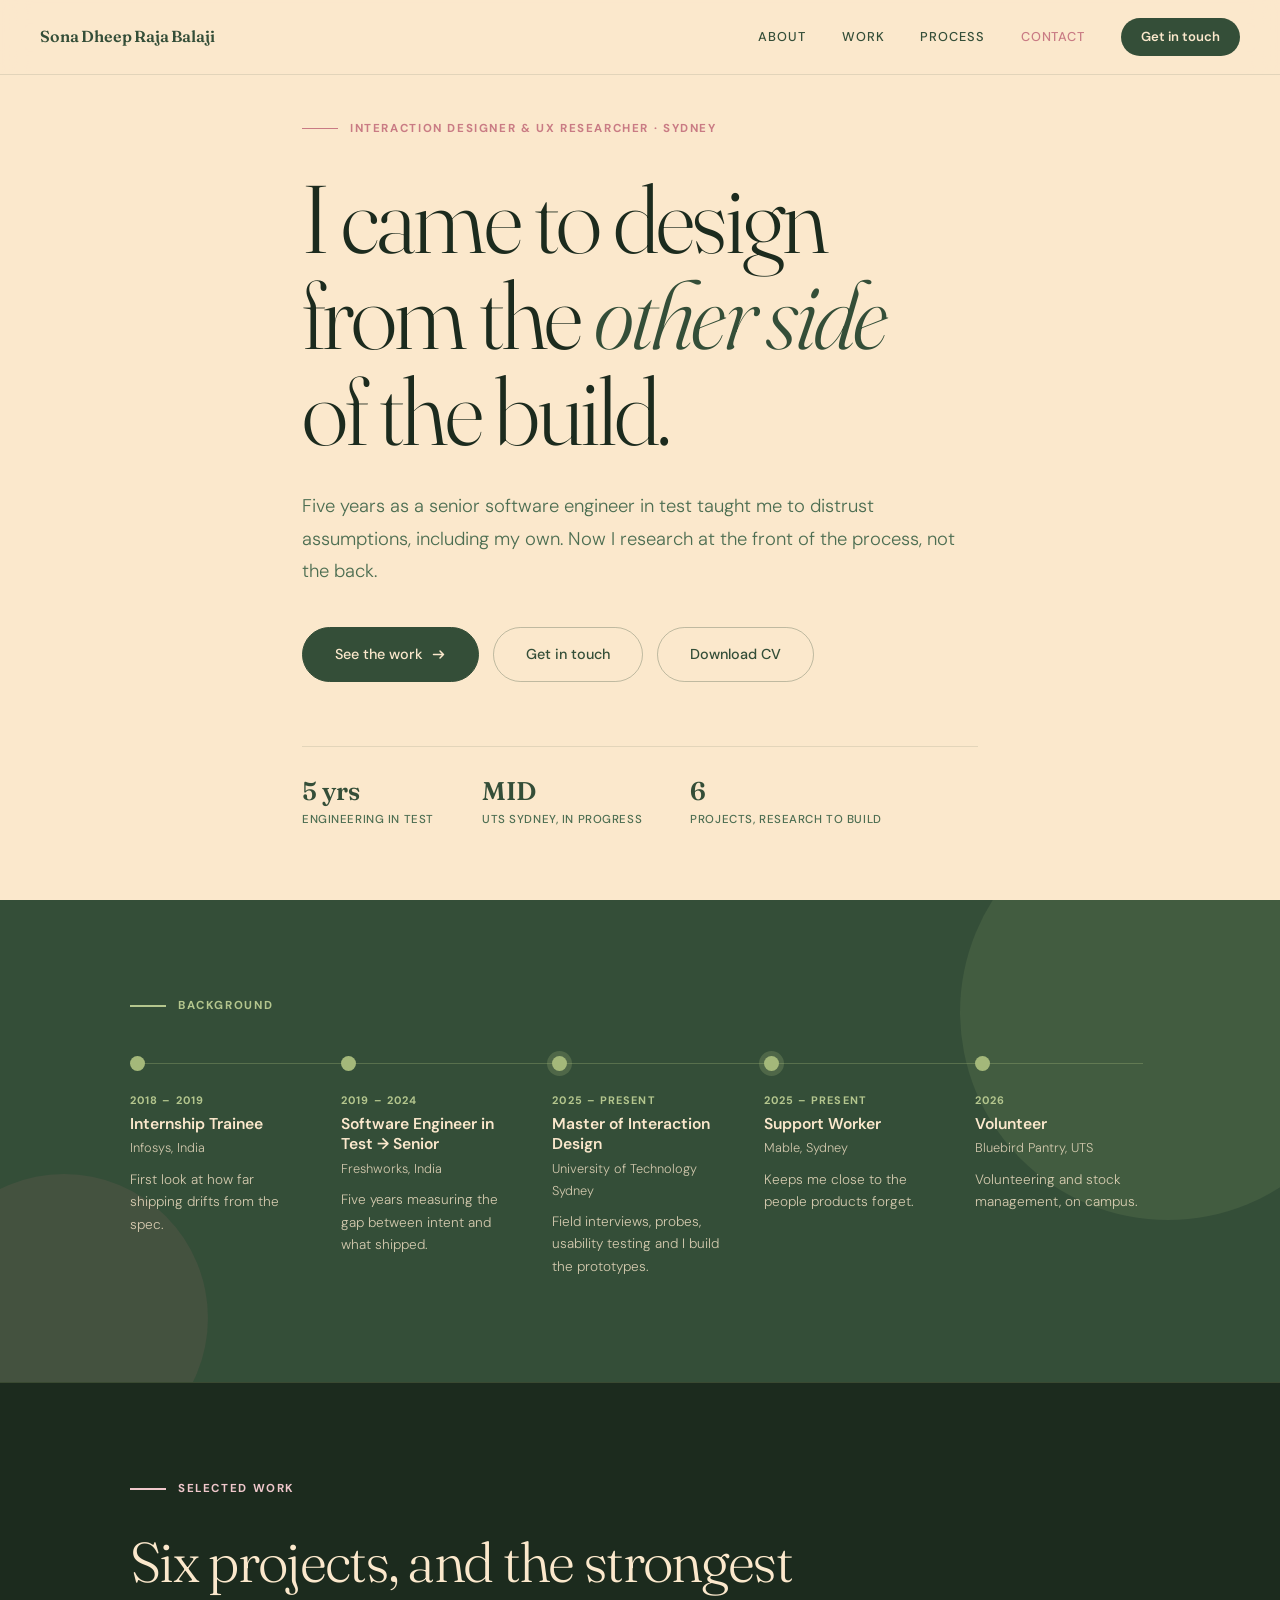
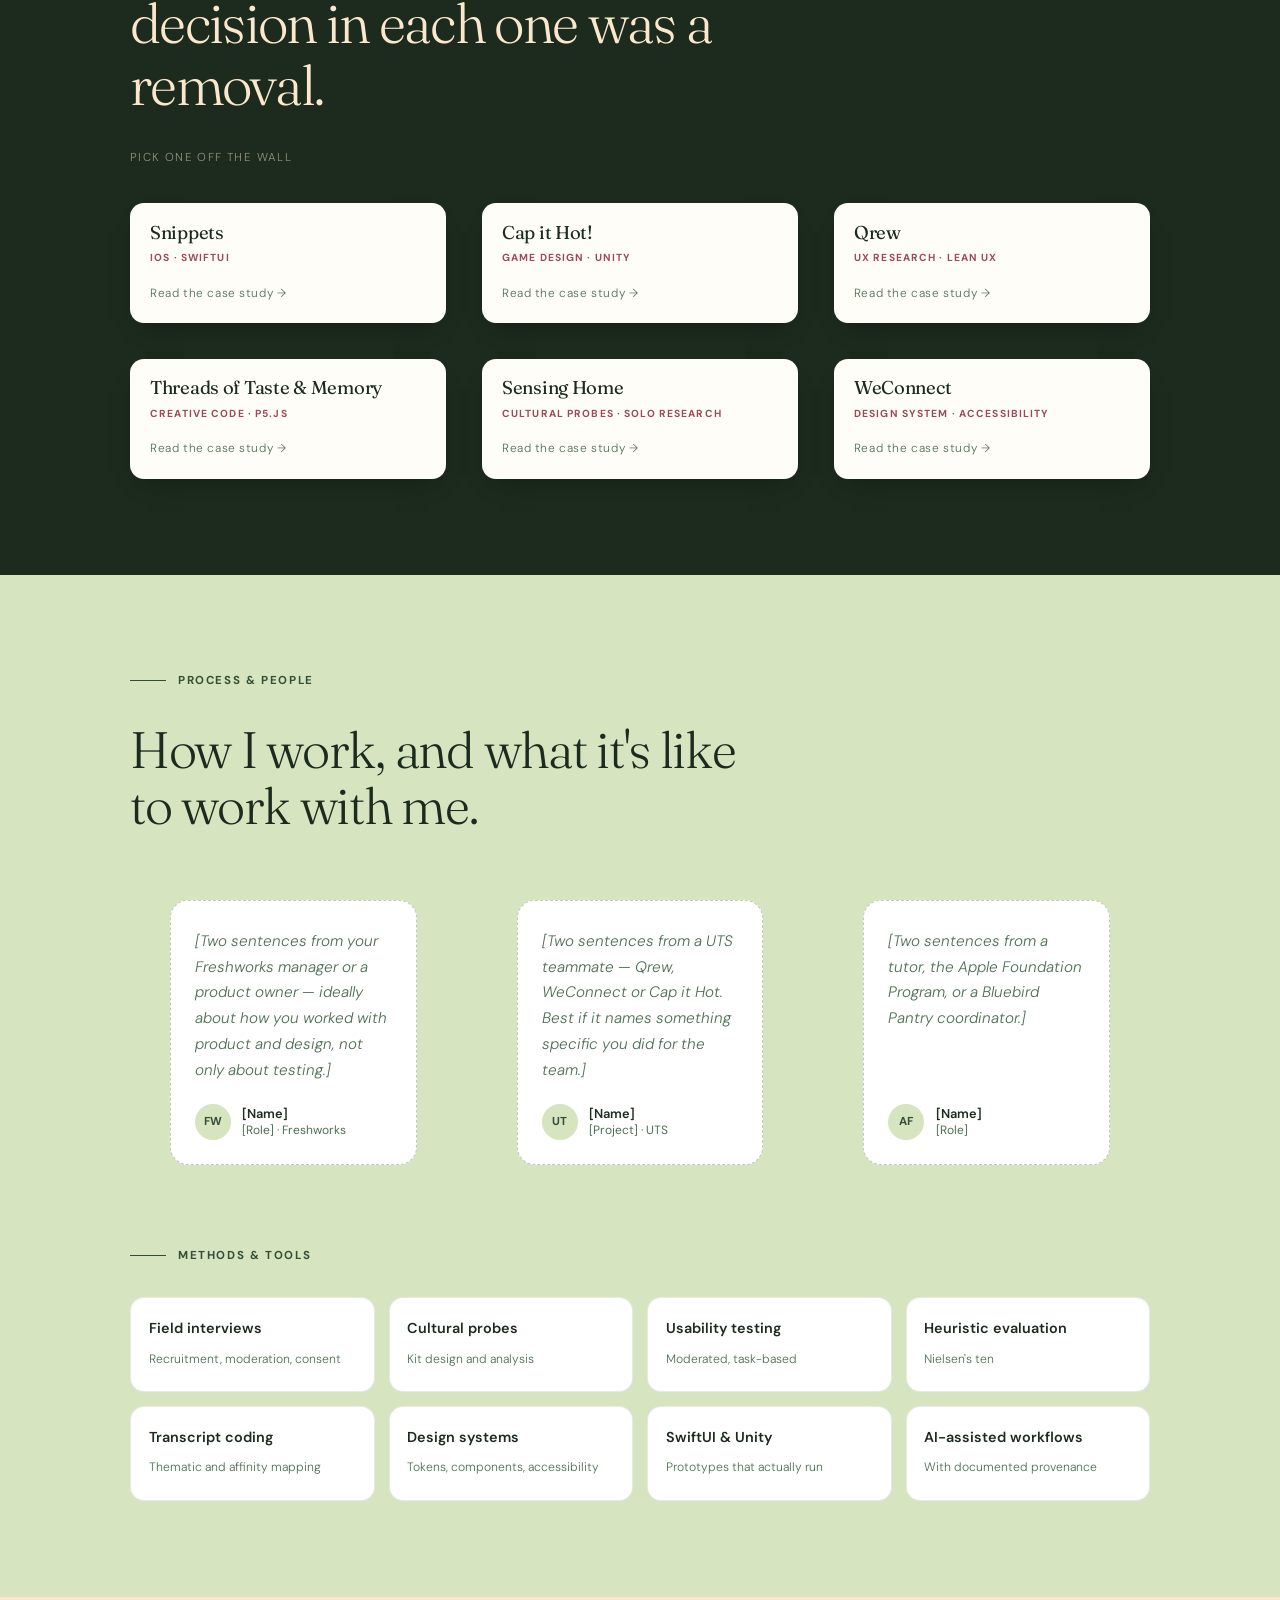
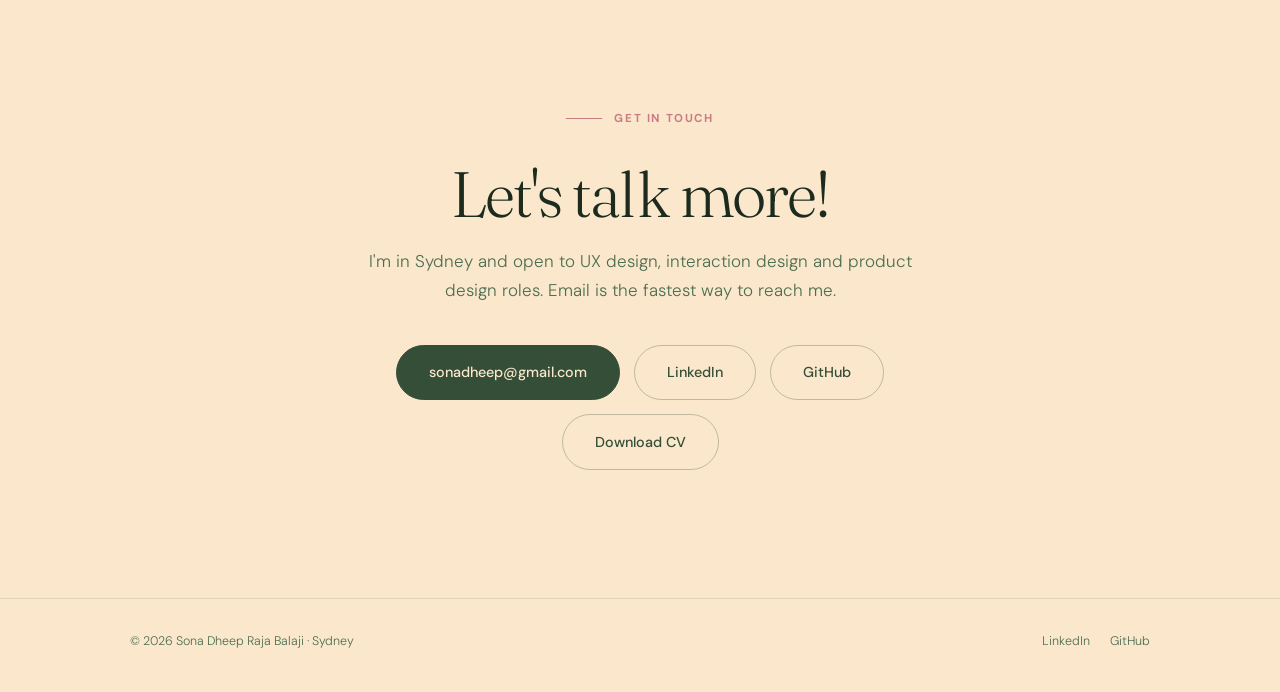
==== code_claude_figma/portfolio/index.html @ ff97ccbf "Portfolio files" ====
<!DOCTYPE html>
<html lang="en">
<head>
<meta charset="utf-8">
<meta name="viewport" content="width=device-width, initial-scale=1">
<title>Sona Dheep Raja Balaji - Interaction Designer &amp; UX Researcher</title>
<meta name="description" content="Interaction designer and UX researcher in Sydney. Master of Interaction Design at UTS, former senior software engineer in test at Freshworks.">

<meta property="og:title" content="Sona Dheep Raja Balaji — Interaction Designer &amp; UX Researcher">
<meta property="og:description" content="I came to design from the other side of the build.">
<meta property="og:type" content="website">

<link rel="preconnect" href="https://fonts.googleapis.com">
<link rel="preconnect" href="https://fonts.gstatic.com" crossorigin>
<link href="https://fonts.googleapis.com/css2?family=DM+Sans:wght@300;400;500;600&family=Fraunces:ital,opsz,wght@0,9..144,300;0,9..144,400;0,9..144,600;1,9..144,300;1,9..144,400&display=swap" rel="stylesheet">
<link rel="stylesheet" href="css/styles.css">
</head>
<body>

<a class="skip" href="#work">Skip to work</a>

<!-- ══════════ nav ══════════ -->
<nav class="nav" id="nav">
  <a class="nav-name" href="#top">Sona Dheep Raja Balaji</a>

  <div class="nav-links" id="navLinks">
    <a href="#about">About</a>
    <a href="#work">Work</a>
    <a href="#process">Process</a>
    <a href="#contact">Contact</a>
    <a class="nav-cta" href="mailto:sonadheep@gmail.com">Get in touch</a>
  </div>

  <button class="burger" id="burger" aria-label="Open menu" aria-expanded="false" aria-controls="navLinks">
    <svg width="22" height="22" viewBox="0 0 22 22" fill="none" stroke="currentColor" stroke-width="1.8" aria-hidden="true">
      <line x1="3" y1="6"  x2="19" y2="6"></line>
      <line x1="3" y1="11" x2="19" y2="11"></line>
      <line x1="3" y1="16" x2="19" y2="16"></line>
    </svg>
  </button>
</nav>

<!-- ══════════ hero ══════════ -->
<header class="hero" id="top">
  <div class="shell">
    <p class="label label-rose reveal"><span class="dash"></span>Interaction Designer &amp; UX Researcher · Sydney</p>

    <h1 class="reveal d1">
      I came to design<br>
      from the <em>other side</em><br>
      of the build.
    </h1>

    <p class="hero-sub reveal d2">
      Five years as a senior software engineer in test taught me to distrust
      assumptions, including my own. Now I research at the front of the process, not the back.
    </p>

    <div class="hero-cta reveal d3">
      <a class="btn btn-solid" href="#work">
        See the work
        <svg width="15" height="15" viewBox="0 0 15 15" fill="none" aria-hidden="true">
          <path d="M2.5 7.5h10M9 4l3.5 3.5L9 11" stroke="currentColor" stroke-width="1.5" stroke-linecap="round" stroke-linejoin="round"/>
        </svg>
      </a>
      <a class="btn btn-ghost" href="#contact">Get in touch</a>
      <a class="btn btn-ghost" href="cv/CV_Portfolio.pdf"
         download="CV_Portfolio.pdf">Download CV</a>
    </div>

    <div class="stats reveal d4">
      <div class="stat"><b>5 yrs</b><span>Engineering in test</span></div>
      <div class="stat"><b>MID</b><span>UTS Sydney, in progress</span></div>
      <div class="stat"><b>6</b><span>Projects, research to build</span></div>
    </div>
  </div>
</header>

<!-- ══════════ about ══════════ -->
<section class="about" id="about">
  <span class="blob blob-sage" aria-hidden="true"></span>
  <span class="blob blob-rose" aria-hidden="true"></span>

  <div class="shell">
    <p class="label label-sage"><span class="dash"></span>Background</p>

    <div class="timeline-wrap">
      <ol class="timeline" id="timeline"></ol>
    </div>
  </div>
</section>

<!-- ══════════ work ══════════ -->
<section class="work" id="work">
  <div class="shell">
    <p class="label label-rose"><span class="dash"></span>Selected work</p>
    <h2 class="work-h">Six projects, and the strongest decision in each one was a removal.</h2>
    <p class="wall-hint">Pick one off the wall</p>
    <div class="wall" id="wall"></div>
  </div>
</section>

<!-- opened project -->
<div class="scrim" id="scrim" role="dialog" aria-modal="true" aria-labelledby="sheetTitle" hidden>
  <div class="sheet" id="sheet"></div>
</div>

<!-- ══════════ process ══════════ -->
<section class="process" id="process">
  <div class="shell">
    <p class="label label-forest"><span class="dash"></span>Process &amp; people</p>
    <h2 class="process-h">How I work, and what it's like to work with me.</h2>

    <!--
      ⚠ PLACEHOLDER QUOTES — replace all three before publishing.
      Ask each person for two sentences: one on how you work, one on what
      changed because of your work. Do not publish with brackets in place.
    -->
    <div class="quotes" id="quotes"></div>

    <p class="label label-forest mt"><span class="dash"></span>Methods &amp; tools</p>
    <div class="methods" id="methods"></div>
  </div>
</section>

<!-- ══════════ contact ══════════ -->
<section class="contact" id="contact">
  <div class="shell narrow">
    <p class="label label-rose center"><span class="dash"></span>Get in touch</p>
    <h2 class="contact-h">Let's talk more!</h2>
    <p class="contact-p">I'm in Sydney and open to UX design, interaction design and product design roles. Email is the fastest way to reach me.</p>

    <div class="contact-cta">
      <a class="btn btn-solid" href="mailto:sonadheep@gmail.com">sonadheep@gmail.com</a>
      <a class="btn btn-ghost" href="https://www.linkedin.com/in/sona-dheep-raja-balaji-335263168" target="_blank" rel="noopener">LinkedIn</a>
      <a class="btn btn-ghost" href="https://github.com/sonadheeprajabalaji-lang" target="_blank" rel="noopener">GitHub</a>
      <a class="btn btn-ghost" href="cv/CV_Portfolio.pdf"
         download="CV_Portfolio.pdf">Download CV</a>
    </div>
  </div>
</section>

<footer class="footer">
  <div class="shell foot-in">
    <span>© <span id="year"></span> Sona Dheep Raja Balaji · Sydney</span>
    <span class="foot-links">
      <a href="https://www.linkedin.com/in/sona-dheep-raja-balaji-335263168" target="_blank" rel="noopener">LinkedIn</a>
      <a href="https://github.com/sonadheeprajabalaji-lang" target="_blank" rel="noopener">GitHub</a>
    </span>
  </div>
</footer>

<script src="js/data.js"></script>
<script src="js/main.js"></script>
</body>
</html>
---- code_claude_figma/portfolio/css/styles.css ----
/* ═══════════════════════════════════════════════════════════
   Sona Dheep Raja Balaji — portfolio
   Design tokens taken from the Figma Make file.
   Edit colours here and the whole site follows.
   ═══════════════════════════════════════════════════════════ */

:root{
  --cream:      #FBE8CC;
  --forest:     #344E38;
  --forest-mid: #4D6E52;   /* body text on cream */
  --forest-body:#456347;   /* body text on sage-pale (AA) */
  --rose:       #C97B84;   /* decorative: rules, dots, borders */
  --rose-ink:   #9C4A57;   /* rose for TEXT on light backgrounds (AA) */
  --rose-pale:  #F0C8CC;
  --sage:       #A4B87A;   /* decorative: dots, rules, blobs */
  --sage-ink:   #B4C68E;   /* sage for TEXT on forest (AA) */
  --sage-pale:  #D6E4C0;
  --dark:       #1C2B1E;
  --white:      #FFFFFF;
  --dot-on:     #BBBA7A;   /* active slideshow dot */
  --card:       #FFFDF8;   /* tile + sheet surface — deliberately NOT --cream,
                              so warm artwork never blends into the card */

  --hair:  rgba(52,78,56,.12);
  --hair2: rgba(52,78,56,.30);

  --display: "Fraunces", Georgia, serif;
  --body:    "DM Sans", system-ui, -apple-system, sans-serif;

  --shell: 1100px;
  --gut:   clamp(20px, 5vw, 40px);
}

*{ box-sizing: border-box; }

html{ scroll-behavior: smooth; scroll-padding-top: 80px; }

body{
  margin: 0;
  background: var(--cream);
  color: var(--dark);
  font-family: var(--body);
  font-size: 17px;
  font-weight: 300;
  line-height: 1.7;
  -webkit-font-smoothing: antialiased;
}

img{ max-width: 100%; display: block; }

a{ color: inherit; }

:focus-visible{
  outline: 2.5px solid var(--rose);
  outline-offset: 3px;
  border-radius: 3px;
}

.shell{ max-width: var(--shell); margin: 0 auto; padding-inline: var(--gut); }
.shell.narrow{ max-width: 720px; }

.skip{
  position: absolute; left: -9999px; top: 0; z-index: 100;
  background: var(--forest); color: var(--cream);
  padding: 12px 20px; border-radius: 0 0 8px 0; text-decoration: none;
}
.skip:focus{ left: 0; }

/* ─── section labels ─────────────────────────────────────── */
.label{
  display: flex; align-items: center; gap: .75rem;
  font-size: .72rem; font-weight: 700; letter-spacing: .14em;
  text-transform: uppercase; margin: 0 0 2rem;
}
.label .dash{ width: 2.25rem; height: 1.5px; background: currentColor; flex: none; }
.label-rose{ color: var(--rose); }
.label-sage{ color: var(--sage); }
.label-forest{ color: var(--forest); }
.label.center{ justify-content: center; }
.label.mt{ margin-top: 4rem; }
/* per-band overrides so the accent always has contrast */
.about .label{ color: var(--sage-ink); }
.work .label{ color: var(--rose-pale); }
.process .label{ color: var(--forest); }

/* ─── buttons ────────────────────────────────────────────── */
.btn{
  display: inline-flex; align-items: center; gap: .5rem;
  padding: .9rem 2rem; border-radius: 100px;
  font-size: .9rem; font-weight: 500; text-decoration: none;
  transition: background-color .2s, border-color .2s, transform .2s, color .2s;
}
.btn-solid{ background: var(--forest); color: var(--cream); border: 1.5px solid var(--forest); }
.btn-solid:hover{ background: var(--dark); border-color: var(--dark); transform: translateY(-2px); }
.btn-ghost{ border: 1.5px solid var(--hair2); color: var(--forest); }
.btn-ghost:hover{ border-color: var(--forest); transform: translateY(-2px); }

/* ─── nav ────────────────────────────────────────────────── */
.nav{
  position: fixed; inset: 0 0 auto 0; z-index: 50;
  display: flex; align-items: center; justify-content: space-between;
  padding: 1.1rem clamp(20px,5vw,40px);
  background: rgba(251,232,204,.88);
  backdrop-filter: blur(14px);
  border-bottom: 1px solid var(--hair);
}
.nav-name{
  font-family: var(--display); font-size: 1rem; font-weight: 600;
  color: var(--forest); text-decoration: none; letter-spacing: -.01em;
}
.nav-links{ display: flex; gap: 2.25rem; align-items: center; }
.nav-links a{
  font-size: .8rem; font-weight: 500; letter-spacing: .07em;
  text-transform: uppercase; text-decoration: none; color: var(--forest);
  transition: color .2s;
}
.nav-links a:hover{ color: var(--rose); }
.nav-links a.active{ color: var(--rose); }
.nav-cta{
  background: var(--forest); color: var(--cream) !important;
  padding: .5rem 1.25rem; border-radius: 100px;
  text-transform: none !important; letter-spacing: 0 !important;
  font-size: .82rem !important; font-weight: 600 !important;
}
.nav-cta:hover{ opacity: .82; }
.burger{ display: none; background: none; border: 0; padding: 0; cursor: pointer; color: var(--forest); }

/* ─── hero ───────────────────────────────────────────────── */
.hero{
  min-height: 100vh; display: flex; flex-direction: column; justify-content: center;
  padding: 7rem 0 4rem;
}
.hero h1{
  font-family: var(--display); font-weight: 300;
  font-size: clamp(2.8rem, 7.5vw, 6.2rem);
  line-height: 1; letter-spacing: -.03em;
  color: var(--dark); margin: 0 0 2rem;
}
.hero h1 em{ font-style: italic; color: var(--forest); }
.hero-sub{
  font-size: clamp(1rem, 1.8vw, 1.15rem); line-height: 1.75;
  color: var(--forest-mid); max-width: 52ch; margin: 0 0 2.5rem;
}
.hero-cta{ display: flex; flex-wrap: wrap; gap: .875rem; }
.stats{
  display: flex; flex-wrap: wrap; gap: 3rem;
  margin-top: 4rem; padding-top: 2rem; border-top: 1px solid var(--hair);
}
.stat b{
  display: block; font-family: var(--display); font-size: 1.6rem;
  font-weight: 600; color: var(--forest); line-height: 1;
}
.stat span{
  display: block; font-size: .72rem; font-weight: 500; color: var(--forest-mid);
  margin-top: .3rem; letter-spacing: .05em; text-transform: uppercase;
}

/* ─── about ──────────────────────────────────────────────── */
.about{
  background: var(--forest); color: var(--cream);
  padding: 6rem 0; position: relative; overflow: hidden;
}
.blob{ position: absolute; border-radius: 50%; pointer-events: none; }
.blob-sage{ right: -6rem; top: -6rem; width: 26rem; height: 26rem; background: var(--sage); opacity: .12; }
.blob-rose{ left: -5rem; bottom: -5rem; width: 18rem; height: 18rem; background: var(--rose); opacity: .10; }
.about .shell{ position: relative; z-index: 1; }
.timeline-wrap{
  position: relative; overflow-x: auto;
  /* top padding leaves room for the 5px halo on the "now" dots.
     overflow-x:auto also clips vertically, so without this the ring gets cut off. */
  padding: 8px 0 .5rem;
}
.timeline-wrap::-webkit-scrollbar{ height: 6px; }
.timeline-wrap::-webkit-scrollbar-thumb{ background: rgba(164,184,122,.35); border-radius: 6px; }

.timeline{
  list-style: none; margin: 0; padding: 0;
  display: flex; position: relative; min-width: 860px;
}
.timeline::before{
  content: ""; position: absolute; top: 7px; left: 7px; right: 7px;
  height: 1px; background: rgba(164,184,122,.32);
}
.timeline li{ flex: 1; padding-right: 2.25rem; position: relative; }
.timeline li:last-child{ padding-right: 0; }
.timeline .dot{
  display: block; width: 15px; height: 15px; border-radius: 50%;
  background: var(--sage); margin-bottom: 1.25rem; position: relative; z-index: 1;
}
.timeline li.now .dot{ box-shadow: 0 0 0 5px rgba(164,184,122,.24); }
.timeline .period{
  font-size: .68rem; font-weight: 700; letter-spacing: .1em;
  color: var(--sage-ink); text-transform: uppercase; margin: 0 0 .3rem;
}
.timeline .role{ font-size: .98rem; font-weight: 600; color: var(--cream); margin: 0 0 .2rem; line-height: 1.3; }
.timeline .place{ font-size: .8rem; color: rgba(251,232,204,.78); margin: 0 0 .6rem; }
.timeline .note{ font-size: .85rem; line-height: 1.65; color: rgba(251,232,204,.80); margin: 0; }

/* ─── work ───────────────────────────────────────────────── */
.work{
  background: var(--dark); color: var(--cream);
  padding: 6rem 0;
  /* the About band above is forest; this one is deeper. A hairline of sage
     makes that step look intentional instead of like a rendering seam. */
  border-top: 1px solid rgba(164,184,122,.22);
}
.work-h{
  font-family: var(--display); font-weight: 300;
  font-size: clamp(2rem, 5vw, 3.5rem); line-height: 1.1; letter-spacing: -.03em;
  color: var(--cream); margin: 0 0 2rem; max-width: 22ch;
}
/* ─── the gallery wall ───────────────────────────────────── */
.wall{
  display: grid; grid-template-columns: repeat(3, 1fr);
  gap: clamp(18px, 2.8vw, 38px);
}

.tile{
  position: relative; display: flex; flex-direction: column;
  background: var(--card); color: var(--dark);
  border: 0; padding: 0; cursor: pointer; font: inherit; text-align: left;
  border-radius: 14px; overflow: hidden;
  box-shadow: 0 12px 24px -16px rgba(10,18,11,.75);
  transition: transform .25s cubic-bezier(.28,.85,.4,1), box-shadow .25s;
}
.tile:hover, .tile:focus-visible{
  transform: translateY(-7px);
  box-shadow: 0 26px 38px -18px rgba(10,18,11,.8);
}
/* a hairline of colour appears along the top edge on hover */
.tile::after{
  content: ""; position: absolute; inset: 0 0 auto 0; height: 3px;
  background: var(--rose); transform: scaleX(0); transform-origin: left;
  transition: transform .3s cubic-bezier(.3,.8,.4,1);
}
.tile:hover::after, .tile:focus-visible::after{ transform: scaleX(1); }

.tile-img{
  position: relative; flex: none; aspect-ratio: 16 / 9; overflow: hidden;
  border-bottom: 1px solid rgba(52,78,56,.16);
}
/* slides stack on top of each other and cross-fade */
.tile-img img{
  position: absolute; inset: 0; width: 100%; height: 100%;
  object-fit: cover; opacity: 0;
  transition: opacity .8s cubic-bezier(.37,0,.24,1);
}
.tile-img img.on{ opacity: 1; }
/* set by JS once the image reports its real dimensions — portrait
   screenshots sit uncropped, landscape title cards fill the frame */
.tile-img img.portrait{ object-fit: contain; padding: 12px; }

.slide-dots{
  position: absolute; z-index: 2; bottom: 10px;
  left: 50%; transform: translateX(-50%);
  display: flex; align-items: center; gap: 7px;
  /* a dim track so the dots sit on one consistent ground instead of
     six different artworks — without it the olive vanishes on the
     pale cards (1.5:1) while reading fine on the dark ones */
  padding: 6px 10px; border-radius: 100px;
  background: rgba(28,43,30,.72);
  backdrop-filter: blur(6px);
}
.slide-dots i{
  width: 7px; height: 7px; border-radius: 50%; display: block;
  background: rgba(255,255,255,.55);
  transition: background .55s cubic-bezier(.37,0,.24,1),
              transform  .55s cubic-bezier(.34,1.3,.5,1),
              box-shadow .55s ease;
}
.slide-dots i.on{
  background: var(--dot-on);
  transform: scale(1.4);
}

.tile-body{ display: flex; flex-direction: column; flex: 1; padding: 1.1rem 1.25rem 1.25rem; }
.tile-body .name{
  display: block; font-family: var(--display); font-weight: 400;
  font-size: 1.16rem; line-height: 1.15; letter-spacing: -.015em;
  color: var(--dark); margin: 0 0 .4rem;
}
.tile-body .meta{
  display: block; font-size: .64rem; font-weight: 700; letter-spacing: .11em;
  text-transform: uppercase; color: var(--rose-ink); margin: 0;
}
.tile-body .hint{
  display: block; margin: 1rem 0 0; font-size: .74rem; letter-spacing: .05em;
  color: var(--forest-mid);
}

.wall-hint{
  font-size: .72rem; letter-spacing: .12em; text-transform: uppercase;
  color: rgba(251,232,204,.55); margin: 0 0 2.25rem;
}

/* ─── the opened sheet ───────────────────────────────────── */
.scrim{
  position: fixed; inset: 0; z-index: 60; display: none;
  background: rgba(28,43,30,.62); backdrop-filter: blur(4px);
  padding: clamp(12px,4vh,44px) clamp(12px,4vw,44px); overflow-y: auto;
}
.scrim.open{ display: block; }
.sheet{
  position: relative; max-width: 860px; margin: 0 auto;
  background: var(--card); border-radius: 6px; overflow: hidden;
  box-shadow: 0 40px 80px -22px rgba(20,32,22,.6);
  animation: sheetin .3s cubic-bezier(.2,.7,.3,1);
}
@keyframes sheetin{ from{ opacity:0; transform: translateY(18px) scale(.985); } to{ opacity:1; transform:none; } }

.sheet-img{
  /* Full width, true 16:9. Do NOT add max-height here — with aspect-ratio
     set, a binding max-height shrinks the WIDTH to keep the ratio, which
     leaves a gap down the side. To make the hero shorter, lower --sheet-w
     or change the ratio, don't clamp the height. */
  position: relative; width: 100%; aspect-ratio: 16 / 9; overflow: hidden;
}
.sheet-img img{
  position: absolute; inset: 0; width: 100%; height: 100%;
  object-fit: cover; opacity: 0;
  transition: opacity .7s cubic-bezier(.37,0,.24,1);
}
.sheet-img img.on{ opacity: 1; }
.sheet-img img.portrait{ object-fit: contain; padding: 1.5rem; }

/* dots here are clickable — the sheet is a reading view, so the
   visitor drives it rather than a timer */
.sheet-dots{
  position: absolute; z-index: 3; bottom: 14px; left: 50%; transform: translateX(-50%);
  display: flex; align-items: center; gap: 8px;
  padding: 7px 12px; border-radius: 100px;
  background: rgba(28,43,30,.72); backdrop-filter: blur(6px);
}
.sheet-dots button{
  width: 8px; height: 8px; padding: 0; border: 0; border-radius: 50%; cursor: pointer;
  background: rgba(255,255,255,.55);
  transition: background .5s cubic-bezier(.37,0,.24,1), transform .5s cubic-bezier(.34,1.3,.5,1);
}
.sheet-dots button[aria-current="true"]{ background: var(--dot-on); transform: scale(1.4); }

.sheet-arrow{
  position: absolute; z-index: 3; top: 50%; transform: translateY(-50%);
  width: 40px; height: 40px; border-radius: 50%; border: 0; cursor: pointer;
  background: rgba(28,43,30,.62); color: #fff; backdrop-filter: blur(6px);
  font-size: 15px; line-height: 1; transition: background .2s ease;
}
.sheet-arrow:hover{ background: rgba(28,43,30,.85); }
.sheet-arrow.prev{ left: 12px; }
.sheet-arrow.next{ right: 12px; }

/* the links that matter, directly under the title */
.sheet-cta{ display: flex; flex-wrap: wrap; gap: .7rem; margin: 0; flex: none; }
.sheet-cta a{
  display: inline-flex; align-items: center; gap: .5rem;
  padding: .7rem 1.35rem; border-radius: 100px;
  font-size: .85rem; font-weight: 600; text-decoration: none;
  transition: background-color .2s, border-color .2s, transform .2s, color .2s;
}
.sheet-cta a.key{ background: var(--forest); color: var(--card); border: 1.5px solid var(--forest); }
.sheet-cta a.key:hover{ background: var(--dark); border-color: var(--dark); transform: translateY(-2px); }
.sheet-cta a.alt{ border: 1.5px solid var(--hair2); color: var(--forest); }
.sheet-cta a.alt:hover{ border-color: var(--forest); transform: translateY(-2px); }

.sheet-head{
  padding: 1.6rem clamp(1.25rem,3vw,2.25rem) 1.4rem;
  display: flex; flex-wrap: wrap; gap: 1.25rem 2rem;
  align-items: flex-end; justify-content: space-between;
}
.sheet-head-text{ flex: 1 1 300px; min-width: 0; }
.pills{ display: flex; gap: .5rem; flex-wrap: wrap; margin: 0 0 .85rem; }
.pills span{
  padding: .25rem .7rem; border-radius: 100px;
  font-size: .68rem; font-weight: 700; letter-spacing: .04em;
  background: var(--sage-pale); color: #3F5139;
}
.sheet-head h2{
  font-family: var(--display); font-weight: 400;
  font-size: clamp(1.5rem,3.4vw,2.3rem); line-height: 1.1; letter-spacing: -.02em;
  color: var(--dark); margin: 0 0 .5rem;
}
.sheet-head .sub{ font-size: .98rem; color: var(--forest-mid); margin: 0; }

.close{
  position: absolute; top: 12px; right: 12px; z-index: 5;
  width: 40px; height: 40px; border-radius: 50%; cursor: pointer;
  border: 0; background: rgba(255,253,248,.95); color: var(--dark);
  font-size: 19px; line-height: 1; box-shadow: 0 3px 10px rgba(28,43,30,.24);
}
.close:hover{ background: #fff; }

.tabs{ padding: 0 clamp(1rem,3vw,2.25rem); border-bottom: 1px solid rgba(52,78,56,.12); display: flex; overflow-x: auto; }
.tabs button{
  background: none; border: 0; cursor: pointer; white-space: nowrap;
  padding: .85rem 1.1rem 1rem; font-family: var(--body);
  font-size: .8rem; font-weight: 600; color: var(--forest-mid);
  border-bottom: 2px solid transparent; margin-bottom: -1px; transition: color .2s;
}
.tabs button[aria-selected="true"]{ color: var(--forest); border-bottom-color: var(--forest); }

.panel{ padding: 1.75rem clamp(1.25rem,3vw,2.25rem) 2rem; }
.panel[hidden]{ display: none; }
.panel p{ font-size: .97rem; line-height: 1.8; color: var(--forest-mid); margin: 0 0 1.25rem; }
.panel p:last-child{ margin-bottom: 0; }

.facts{ display: grid; grid-template-columns: 1fr 1fr; gap: .75rem; margin-top: 1.5rem; }
.fact{ padding: .875rem 1rem; background: var(--cream); border-radius: 10px; }
.fact b{
  display: block; font-size: .65rem; font-weight: 700; letter-spacing: .1em;
  text-transform: uppercase; color: var(--rose-ink); margin-bottom: .2rem;
}
.fact span{ font-size: .875rem; font-weight: 500; color: var(--dark); }

.callout{ padding: 1.5rem; border-radius: 14px; margin: 0 0 1rem; }
.callout p{ margin: 0; color: var(--dark); font-weight: 400; font-size: .93rem; line-height: 1.7; }
.callout-sage{ background: var(--sage-pale); border-left: 3px solid var(--sage); }
.callout-rose{ background: var(--rose-pale); border-left: 3px solid var(--rose); }
.callout-rose p{ font-family: var(--display); font-style: italic; font-size: 1.05rem; line-height: 1.65; }



/* ─── process ────────────────────────────────────────────── */
.process{ background: var(--sage-pale); padding: 6rem 0; }
.process-h{
  font-family: var(--display); font-weight: 300;
  font-size: clamp(2rem, 5vw, 3.2rem); line-height: 1.1; letter-spacing: -.025em;
  color: var(--dark); margin: 0 0 3rem; max-width: 20ch;
}
.quotes{ display: grid; grid-template-columns: repeat(3, 1fr); gap: 1.25rem; }
.quote{
  background: var(--white); border-radius: 18px; padding: 1.75rem 1.5rem 1.5rem;
  display: flex; flex-direction: column; border: 1px dashed var(--hair2);
}
.quote blockquote{
  margin: 0 0 1.25rem; font-size: .95rem; line-height: 1.7;
  color: var(--forest-mid); font-style: italic;
}
.quote figcaption{ margin-top: auto; display: flex; align-items: center; gap: .7rem; }
.avatar{
  width: 36px; height: 36px; border-radius: 50%; flex: none;
  background: var(--sage-pale); color: var(--forest);
  display: flex; align-items: center; justify-content: center;
  font-size: .72rem; font-weight: 700; letter-spacing: .04em;
}
.quote .who{ font-size: .8rem; font-weight: 600; color: var(--dark); line-height: 1.35; }
.quote .who span{ display: block; font-weight: 400; color: var(--forest-mid); font-size: .75rem; }

.methods{ display: grid; grid-template-columns: repeat(4, 1fr); gap: .875rem; }
.method{
  background: var(--white); border: 1px solid var(--hair);
  border-radius: 14px; padding: 1.1rem 1.1rem 1.2rem;
}
.method b{ display: block; font-size: .9rem; font-weight: 600; color: var(--dark); margin-bottom: .15rem; }
.method span{ font-size: .76rem; color: var(--forest-mid); }

/* ─── contact ────────────────────────────────────────────── */
.contact{ background: var(--cream); padding: 7rem 0 8rem; text-align: center; }
.contact-h{
  font-family: var(--display); font-weight: 300;
  font-size: clamp(2.2rem, 6vw, 4rem); line-height: 1.05; letter-spacing: -.03em;
  color: var(--dark); margin: 0 0 1.25rem;
}
.contact-p{ color: var(--forest-mid); max-width: 46ch; margin: 0 auto 2.5rem; }
.contact-cta{ display: flex; flex-wrap: wrap; gap: .875rem; justify-content: center; }

.footer{ background: var(--cream); border-top: 1px solid var(--hair); padding: 2rem 0 2.5rem; }
.foot-in{
  display: flex; flex-wrap: wrap; gap: 1rem; justify-content: space-between;
  font-size: .78rem; color: var(--forest-mid);
}
.foot-links{ display: flex; gap: 1.25rem; }
.foot-links a{ text-decoration: none; }
.foot-links a:hover{ color: var(--rose); }

/* ─── reveal on scroll ───────────────────────────────────── */
.reveal{ opacity: 0; transform: translateY(16px); transition: opacity .6s ease, transform .6s cubic-bezier(.25,.8,.35,1); }
.reveal.in{ opacity: 1; transform: none; }
.d1{ transition-delay: .1s; } .d2{ transition-delay: .2s; }
.d3{ transition-delay: .3s; } .d4{ transition-delay: .4s; }

/* ─── responsive ─────────────────────────────────────────── */
@media (max-width: 940px){
  .wall{ grid-template-columns: repeat(2, 1fr); }
  .quotes{ grid-template-columns: 1fr; }
  .methods{ grid-template-columns: repeat(2, 1fr); }
}

@media (max-width: 760px){
  .wall{ grid-template-columns: 1fr; gap: 26px; }
  .burger{ display: block; }
  .nav-links{
    position: fixed; inset: 60px 0 auto 0;
    flex-direction: column; align-items: flex-start; gap: 1.1rem;
    background: var(--cream); border-bottom: 1px solid var(--hair);
    padding: 1.5rem clamp(20px,5vw,40px);
    display: none;
  }
  .nav-links.open{ display: flex; }
  .nav-links a{ font-size: 1rem; text-transform: none; letter-spacing: 0; }
  .facts{ grid-template-columns: 1fr; }
  .stats{ gap: 1.75rem; }
}

@media (max-width: 520px){
  .methods{ grid-template-columns: 1fr; }
}

@media (prefers-reduced-motion: reduce){
  html{ scroll-behavior: auto; }
  .reveal{ opacity: 1; transform: none; transition: none; }
  .btn:hover{ transform: none; }
  .tile{ transition: none; }
  .tile-img img{ transition: none; }
  .slide-dots i{ transition: none; }
  .tile:hover, .tile:focus-visible{ transform: none; }
  .tile::after{ transition: none; }
  .sheet{ animation: none; }
  .sheet-img img{ transition: none; }
  .sheet-dots button{ transition: none; }
}
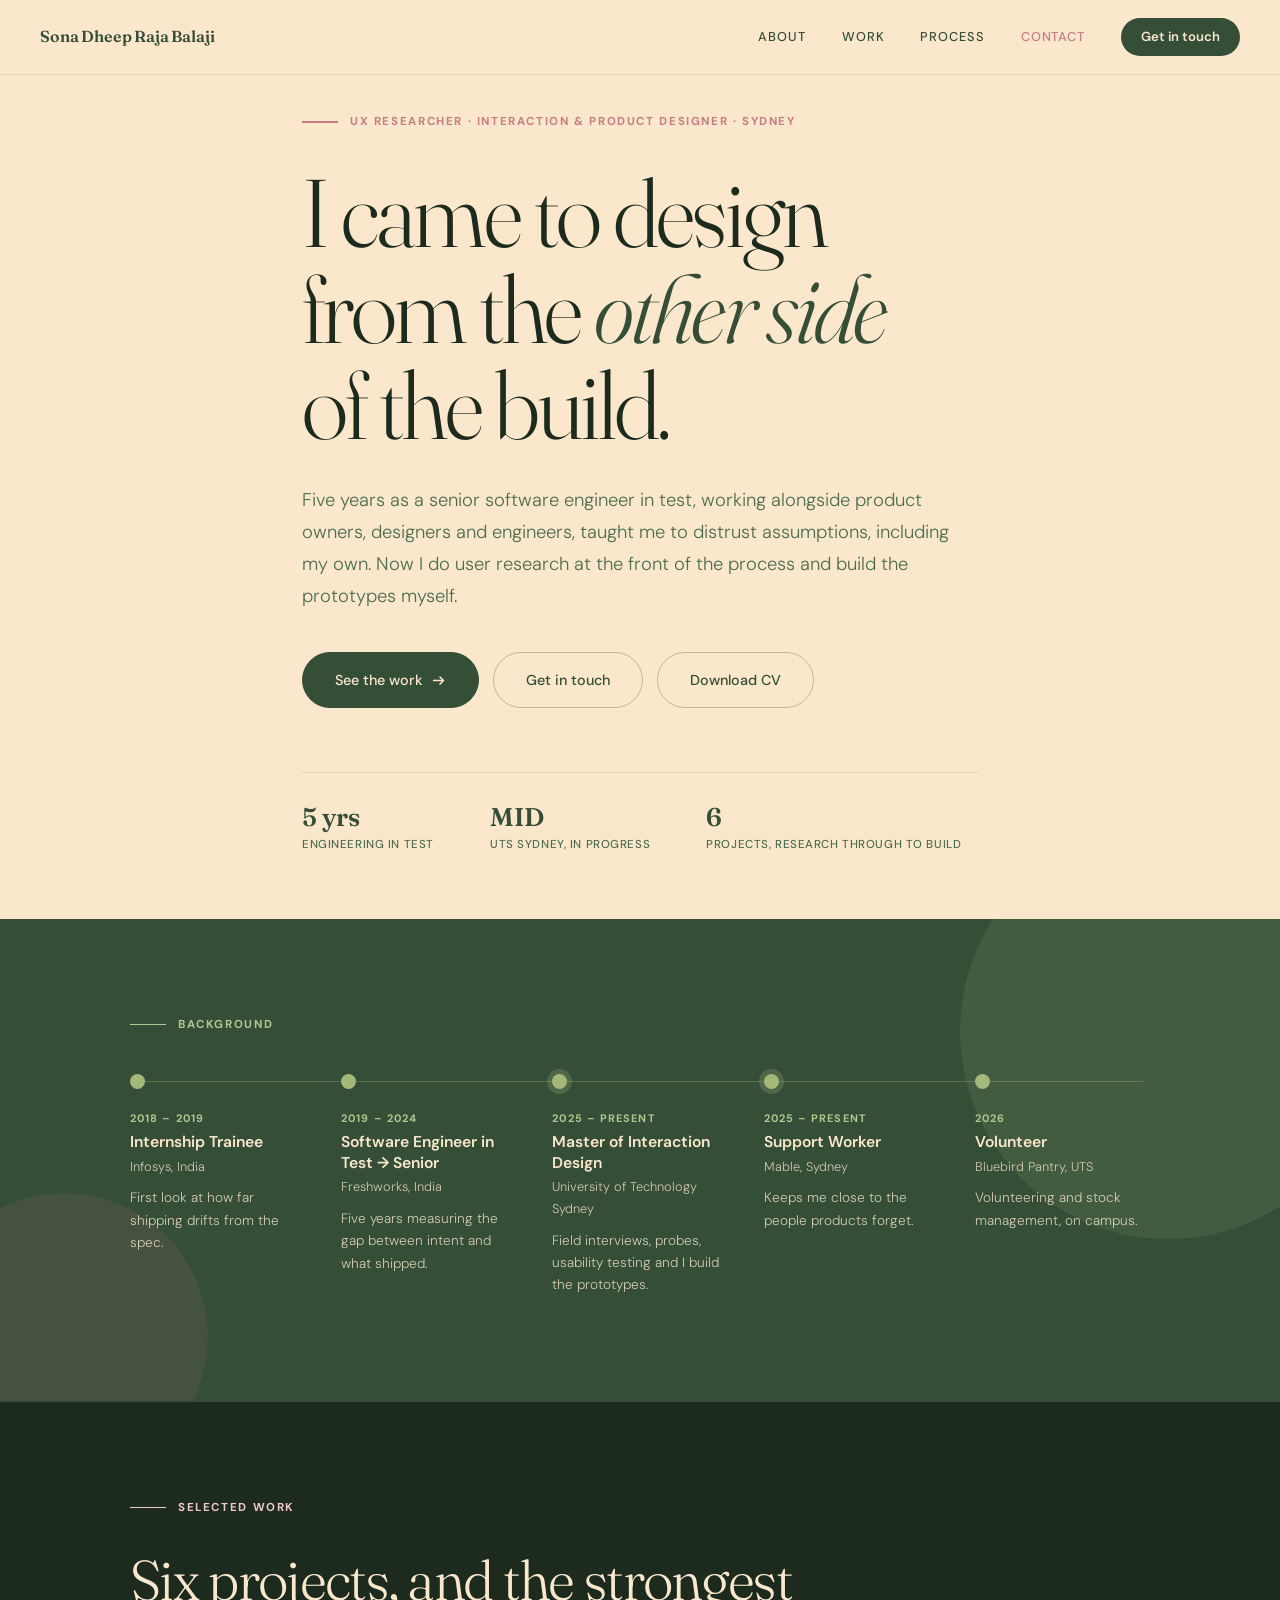
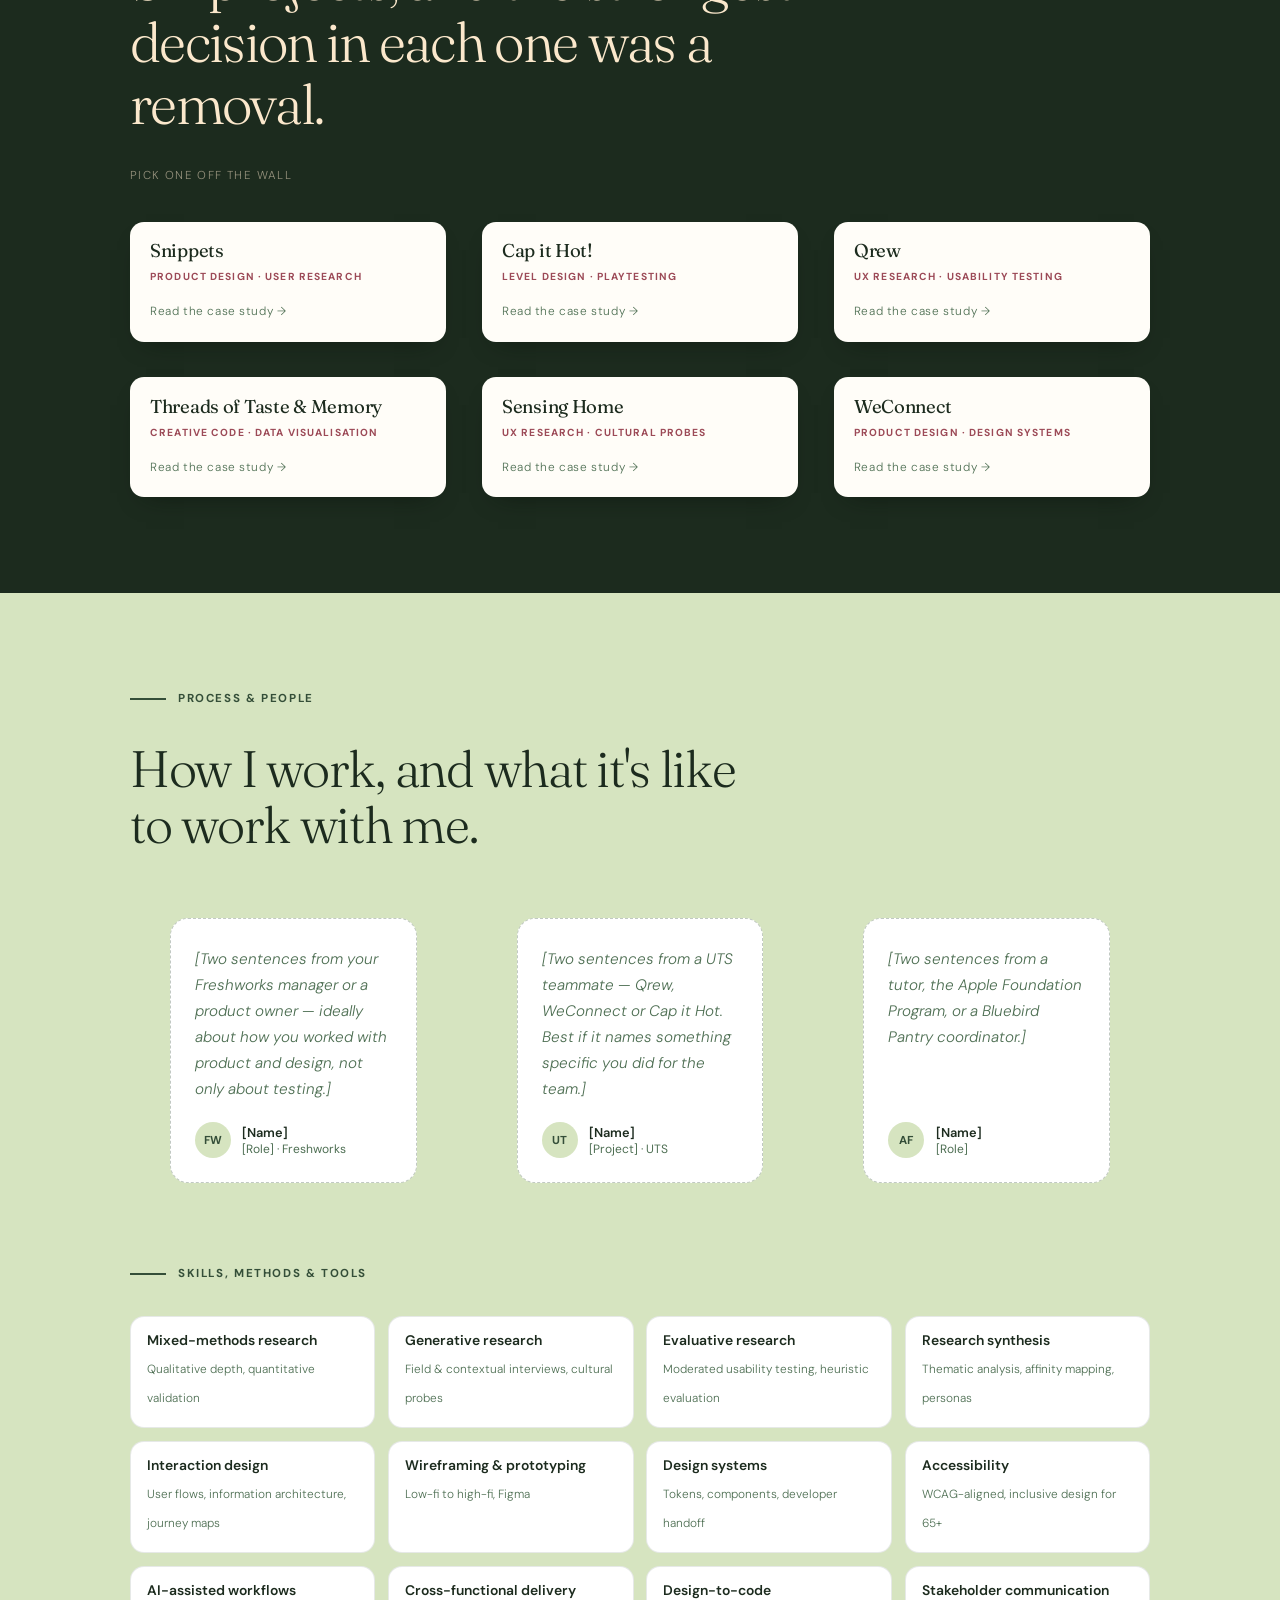
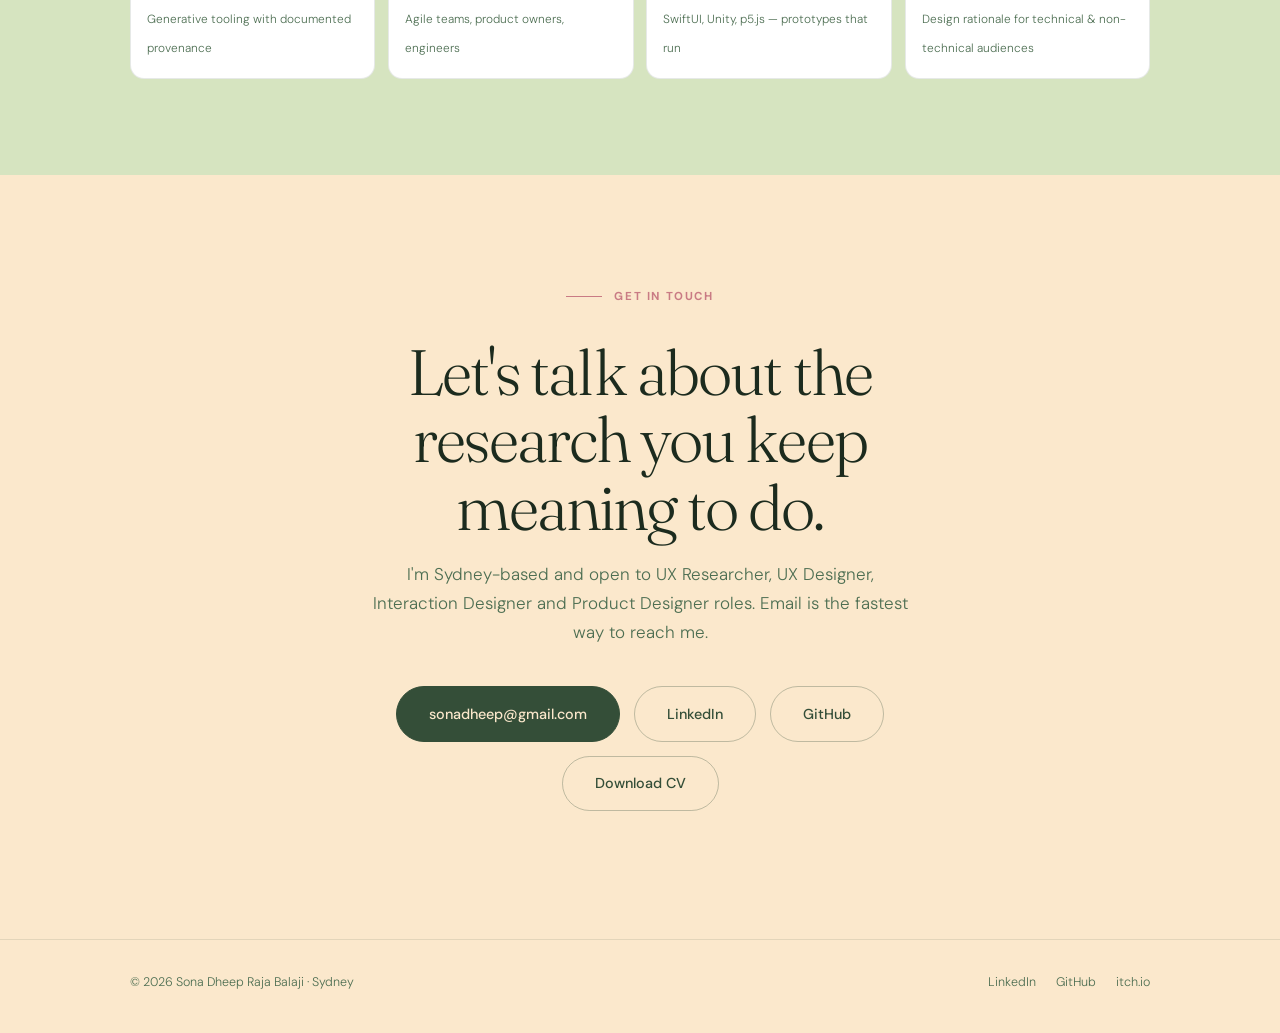
==== commit 4bb7606d: "Projects updated" ====
--- a/code_claude_figma/portfolio/index.html
+++ b/code_claude_figma/portfolio/index.html
@@ -3,10 +3,10 @@
 <head>
 <meta charset="utf-8">
 <meta name="viewport" content="width=device-width, initial-scale=1">
-<title>Sona Dheep Raja Balaji - Interaction Designer &amp; UX Researcher</title>
-<meta name="description" content="Interaction designer and UX researcher in Sydney. Master of Interaction Design at UTS, former senior software engineer in test at Freshworks.">
+<title>Sona Dheep Raja Balaji — UX Researcher, Interaction &amp; Product Designer, Sydney</title>
+<meta name="description" content="UX researcher, interaction designer and product designer in Sydney. Mixed-methods user research, usability testing, design systems and accessible, WCAG-aligned interface design. Master of Interaction Design at UTS; five years as a senior software engineer in test at Freshworks.">
 
-<meta property="og:title" content="Sona Dheep Raja Balaji — Interaction Designer &amp; UX Researcher">
+<meta property="og:title" content="Sona Dheep Raja Balaji — UX Researcher, Interaction &amp; Product Designer">
 <meta property="og:description" content="I came to design from the other side of the build.">
 <meta property="og:type" content="website">
 
@@ -43,7 +43,7 @@
 <!-- ══════════ hero ══════════ -->
 <header class="hero" id="top">
   <div class="shell">
-    <p class="label label-rose reveal"><span class="dash"></span>Interaction Designer &amp; UX Researcher · Sydney</p>
+    <p class="label label-rose reveal"><span class="dash"></span>UX Researcher · Interaction &amp; Product Designer · Sydney</p>
 
     <h1 class="reveal d1">
       I came to design<br>
@@ -52,8 +52,9 @@
     </h1>
 
     <p class="hero-sub reveal d2">
-      Five years as a senior software engineer in test taught me to distrust
-      assumptions, including my own. Now I research at the front of the process, not the back.
+      Five years as a senior software engineer in test, working alongside product
+      owners, designers and engineers, taught me to distrust assumptions, including my own.
+      Now I do user research at the front of the process and build the prototypes myself.
     </p>
 
     <div class="hero-cta reveal d3">
@@ -64,14 +65,14 @@
         </svg>
       </a>
       <a class="btn btn-ghost" href="#contact">Get in touch</a>
-      <a class="btn btn-ghost" href="cv/CV_Portfolio.pdf"
-         download="CV_Portfolio.pdf">Download CV</a>
+      <a class="btn btn-ghost" href="cv/Sona-Dheep-Raja-Balaji-CV.pdf"
+         download="Sona-Dheep-Raja-Balaji-CV.pdf">Download CV</a>
     </div>
 
     <div class="stats reveal d4">
       <div class="stat"><b>5 yrs</b><span>Engineering in test</span></div>
-      <div class="stat"><b>MID</b><span>UTS Sydney, in progress</span></div>
-      <div class="stat"><b>6</b><span>Projects, research to build</span></div>
+      <div class="stat"><b>MID</b><span>UTS Sydney, In Progress</span></div>
+      <div class="stat"><b>6</b><span>Projects, research through to build</span></div>
     </div>
   </div>
 </header>
@@ -118,7 +119,7 @@
     -->
     <div class="quotes" id="quotes"></div>
 
-    <p class="label label-forest mt"><span class="dash"></span>Methods &amp; tools</p>
+    <p class="label label-forest mt"><span class="dash"></span>Skills, methods &amp; tools</p>
     <div class="methods" id="methods"></div>
   </div>
 </section>
@@ -127,15 +128,15 @@
 <section class="contact" id="contact">
   <div class="shell narrow">
     <p class="label label-rose center"><span class="dash"></span>Get in touch</p>
-    <h2 class="contact-h">Let's talk more!</h2>
-    <p class="contact-p">I'm in Sydney and open to UX design, interaction design and product design roles. Email is the fastest way to reach me.</p>
+    <h2 class="contact-h">Let's talk about the research you keep meaning to do.</h2>
+    <p class="contact-p">I'm Sydney-based and open to UX Researcher, UX Designer, Interaction Designer and Product Designer roles. Email is the fastest way to reach me.</p>
 
     <div class="contact-cta">
       <a class="btn btn-solid" href="mailto:sonadheep@gmail.com">sonadheep@gmail.com</a>
       <a class="btn btn-ghost" href="https://www.linkedin.com/in/sona-dheep-raja-balaji-335263168" target="_blank" rel="noopener">LinkedIn</a>
       <a class="btn btn-ghost" href="https://github.com/sonadheeprajabalaji-lang" target="_blank" rel="noopener">GitHub</a>
-      <a class="btn btn-ghost" href="cv/CV_Portfolio.pdf"
-         download="CV_Portfolio.pdf">Download CV</a>
+      <a class="btn btn-ghost" href="cv/Sona-Dheep-Raja-Balaji-CV.pdf"
+         download="Sona-Dheep-Raja-Balaji-CV.pdf">Download CV</a>
     </div>
   </div>
 </section>
@@ -146,6 +147,7 @@
     <span class="foot-links">
       <a href="https://www.linkedin.com/in/sona-dheep-raja-balaji-335263168" target="_blank" rel="noopener">LinkedIn</a>
       <a href="https://github.com/sonadheeprajabalaji-lang" target="_blank" rel="noopener">GitHub</a>
+      <a href="https://yuhao-x.itch.io/cap-it-hot" target="_blank" rel="noopener">itch.io</a>
     </span>
   </div>
 </footer>
--- a/code_claude_figma/portfolio/css/styles.css
+++ b/code_claude_figma/portfolio/css/styles.css
@@ -35,6 +35,11 @@
 
 html{ scroll-behavior: smooth; scroll-padding-top: 80px; }
 
+/* No part of this page scrolls sideways. Any child wider than the
+   viewport would otherwise create horizontal overflow, which slides
+   every centred .shell left while the fixed nav stays put. */
+html, body{ overflow-x: hidden; max-width: 100%; }
+
 body{
   margin: 0;
   background: var(--cream);
@@ -131,6 +136,7 @@
   padding: 7rem 0 4rem;
 }
 .hero h1{
+  overflow-wrap: break-word;
   font-family: var(--display); font-weight: 300;
   font-size: clamp(2.8rem, 7.5vw, 6.2rem);
   line-height: 1; letter-spacing: -.03em;
@@ -143,12 +149,16 @@
 }
 .hero-cta{ display: flex; flex-wrap: wrap; gap: .875rem; }
 .stats{
-  display: flex; flex-wrap: wrap; gap: 3rem;
+  display: flex; flex-wrap: wrap; gap: 1.5rem 3.5rem;
   margin-top: 4rem; padding-top: 2rem; border-top: 1px solid var(--hair);
 }
+/* keep labels on one line each; min-width:0 stops a long one forcing
+   the row wider than the shell (which would drag the page sideways) */
+.stat{ min-width: 0; }
 .stat b{
   display: block; font-family: var(--display); font-size: 1.6rem;
   font-weight: 600; color: var(--forest); line-height: 1;
+  overflow-wrap: break-word;
 }
 .stat span{
   display: block; font-size: .72rem; font-weight: 500; color: var(--forest-mid);
@@ -402,7 +412,10 @@
 .panel p{ font-size: .97rem; line-height: 1.8; color: var(--forest-mid); margin: 0 0 1.25rem; }
 .panel p:last-child{ margin-bottom: 0; }
 
-.facts{ display: grid; grid-template-columns: 1fr 1fr; gap: .75rem; margin-top: 1.5rem; }
+/* the grid has a top margin but had none below, so any paragraph
+   following it sat flush against the cards */
+.facts{ display: grid; grid-template-columns: 1fr 1fr; gap: .75rem; margin: 1.5rem 0; }
+.facts:last-child{ margin-bottom: 0; }
 .fact{ padding: .875rem 1rem; background: var(--cream); border-radius: 10px; }
 .fact b{
   display: block; font-size: .65rem; font-weight: 700; letter-spacing: .1em;
@@ -417,6 +430,27 @@
 .callout-rose p{ font-family: var(--display); font-style: italic; font-size: 1.05rem; line-height: 1.65; }
 
 
+
+/* ─── team tab ───────────────────────────────────────────── */
+.team-note{ margin: 0 0 1.25rem; font-size: .97rem; line-height: 1.8; color: var(--forest-mid); }
+.people{ list-style: none; margin: 0; padding: 0; display: grid; grid-template-columns: 1fr 1fr; gap: .75rem; }
+.people li{
+  display: flex; align-items: center; gap: .8rem;
+  padding: .8rem 1rem; background: var(--cream); border-radius: 10px;
+}
+.people .who{ min-width: 0; }
+.people b{ display: block; font-size: .92rem; font-weight: 600; color: var(--dark); line-height: 1.3; }
+.people span{ display: block; font-size: .78rem; color: var(--forest-mid); }
+.people .init{
+  width: 34px; height: 34px; border-radius: 50%; flex: none;
+  background: var(--sage-pale); color: var(--forest);
+  display: flex; align-items: center; justify-content: center;
+  font-size: .72rem; font-weight: 700; letter-spacing: .03em;
+}
+.people li.me{ background: var(--sage-pale); }
+.people li.me .init{ background: var(--forest); color: var(--cream); }
+
+@media (max-width: 640px){ .people{ grid-template-columns: 1fr; } }
 
 /* ─── process ────────────────────────────────────────────── */
 .process{ background: var(--sage-pale); padding: 6rem 0; }
@@ -444,13 +478,13 @@
 .quote .who{ font-size: .8rem; font-weight: 600; color: var(--dark); line-height: 1.35; }
 .quote .who span{ display: block; font-weight: 400; color: var(--forest-mid); font-size: .75rem; }
 
-.methods{ display: grid; grid-template-columns: repeat(4, 1fr); gap: .875rem; }
+.methods{ display: grid; grid-template-columns: repeat(4, 1fr); gap: .8rem; }
 .method{
   background: var(--white); border: 1px solid var(--hair);
-  border-radius: 14px; padding: 1.1rem 1.1rem 1.2rem;
-}
-.method b{ display: block; font-size: .9rem; font-weight: 600; color: var(--dark); margin-bottom: .15rem; }
-.method span{ font-size: .76rem; color: var(--forest-mid); }
+  border-radius: 14px; padding: .95rem 1rem 1.05rem;
+}
+.method b{ display: block; font-size: .87rem; font-weight: 600; color: var(--dark); margin-bottom: .2rem; line-height: 1.25; }
+.method span{ font-size: .74rem; color: var(--forest-mid); line-height: 1.45; }
 
 /* ─── contact ────────────────────────────────────────────── */
 .contact{ background: var(--cream); padding: 7rem 0 8rem; text-align: center; }
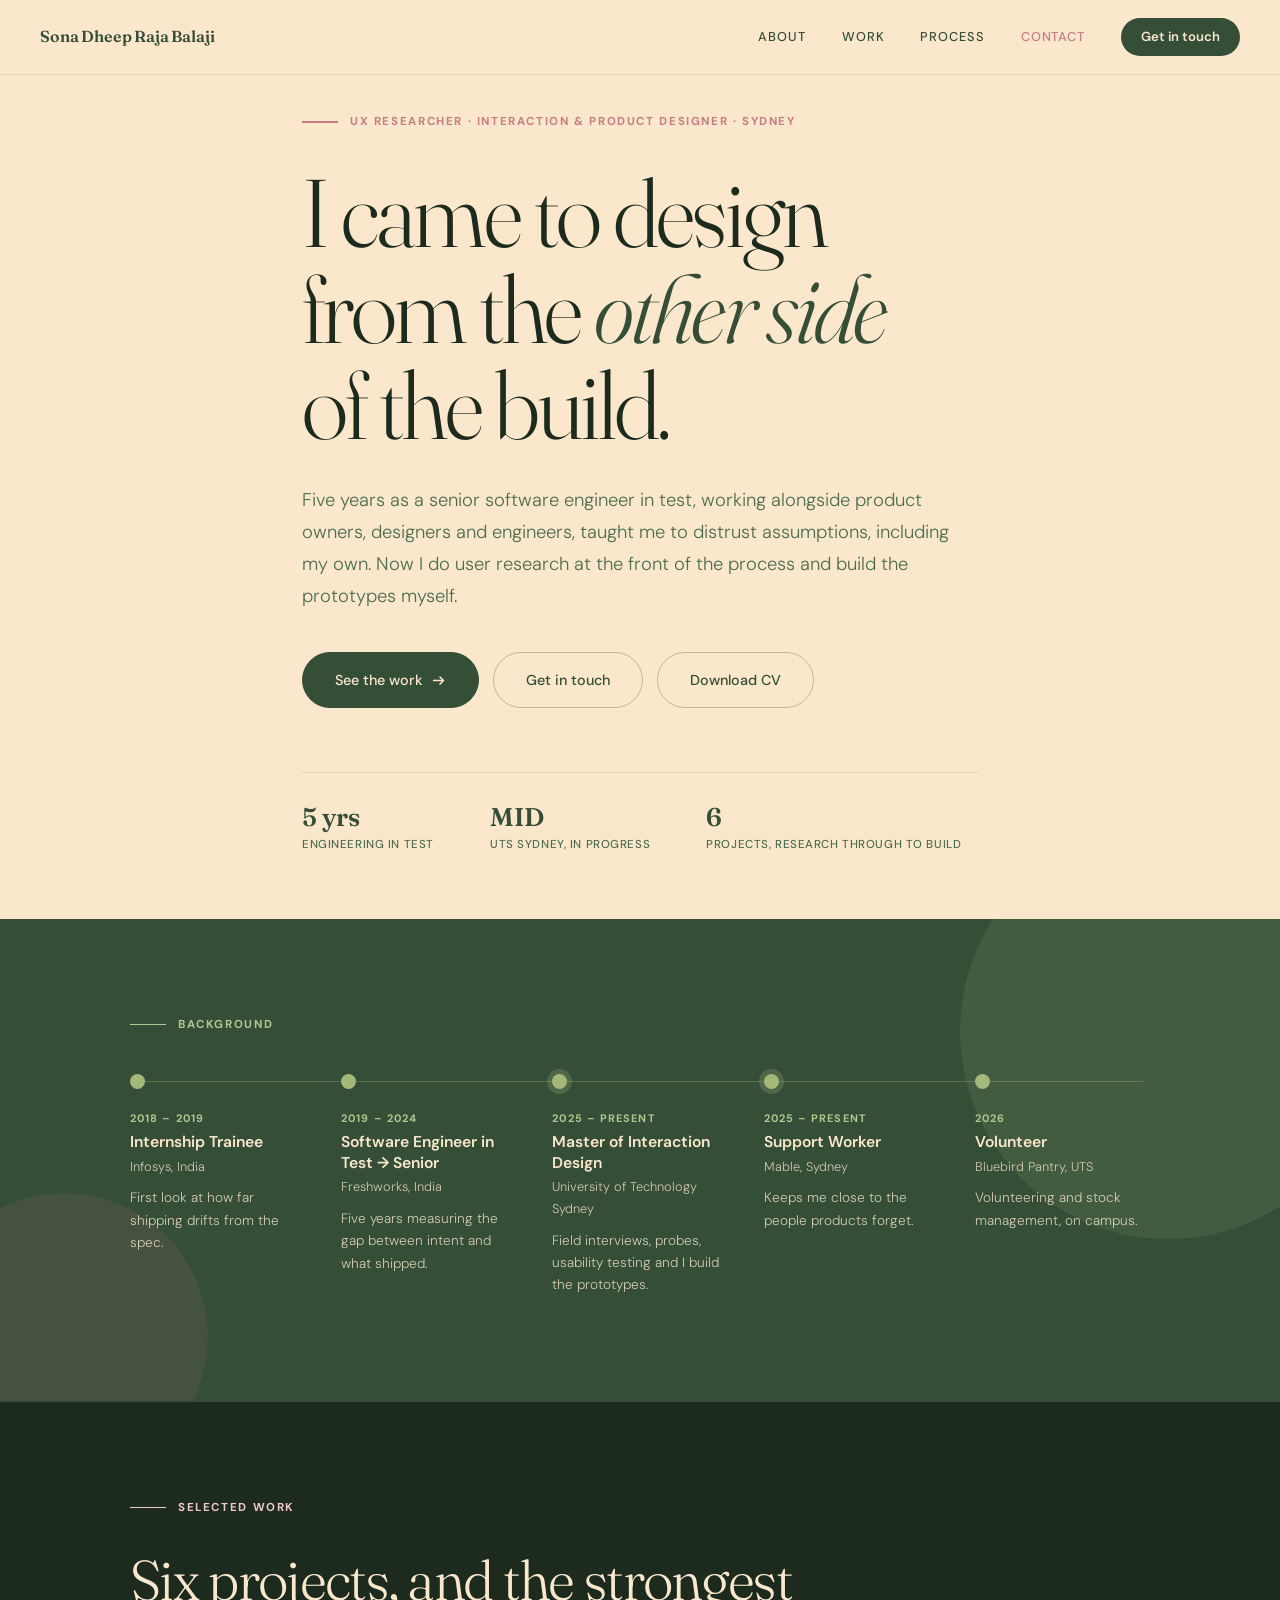
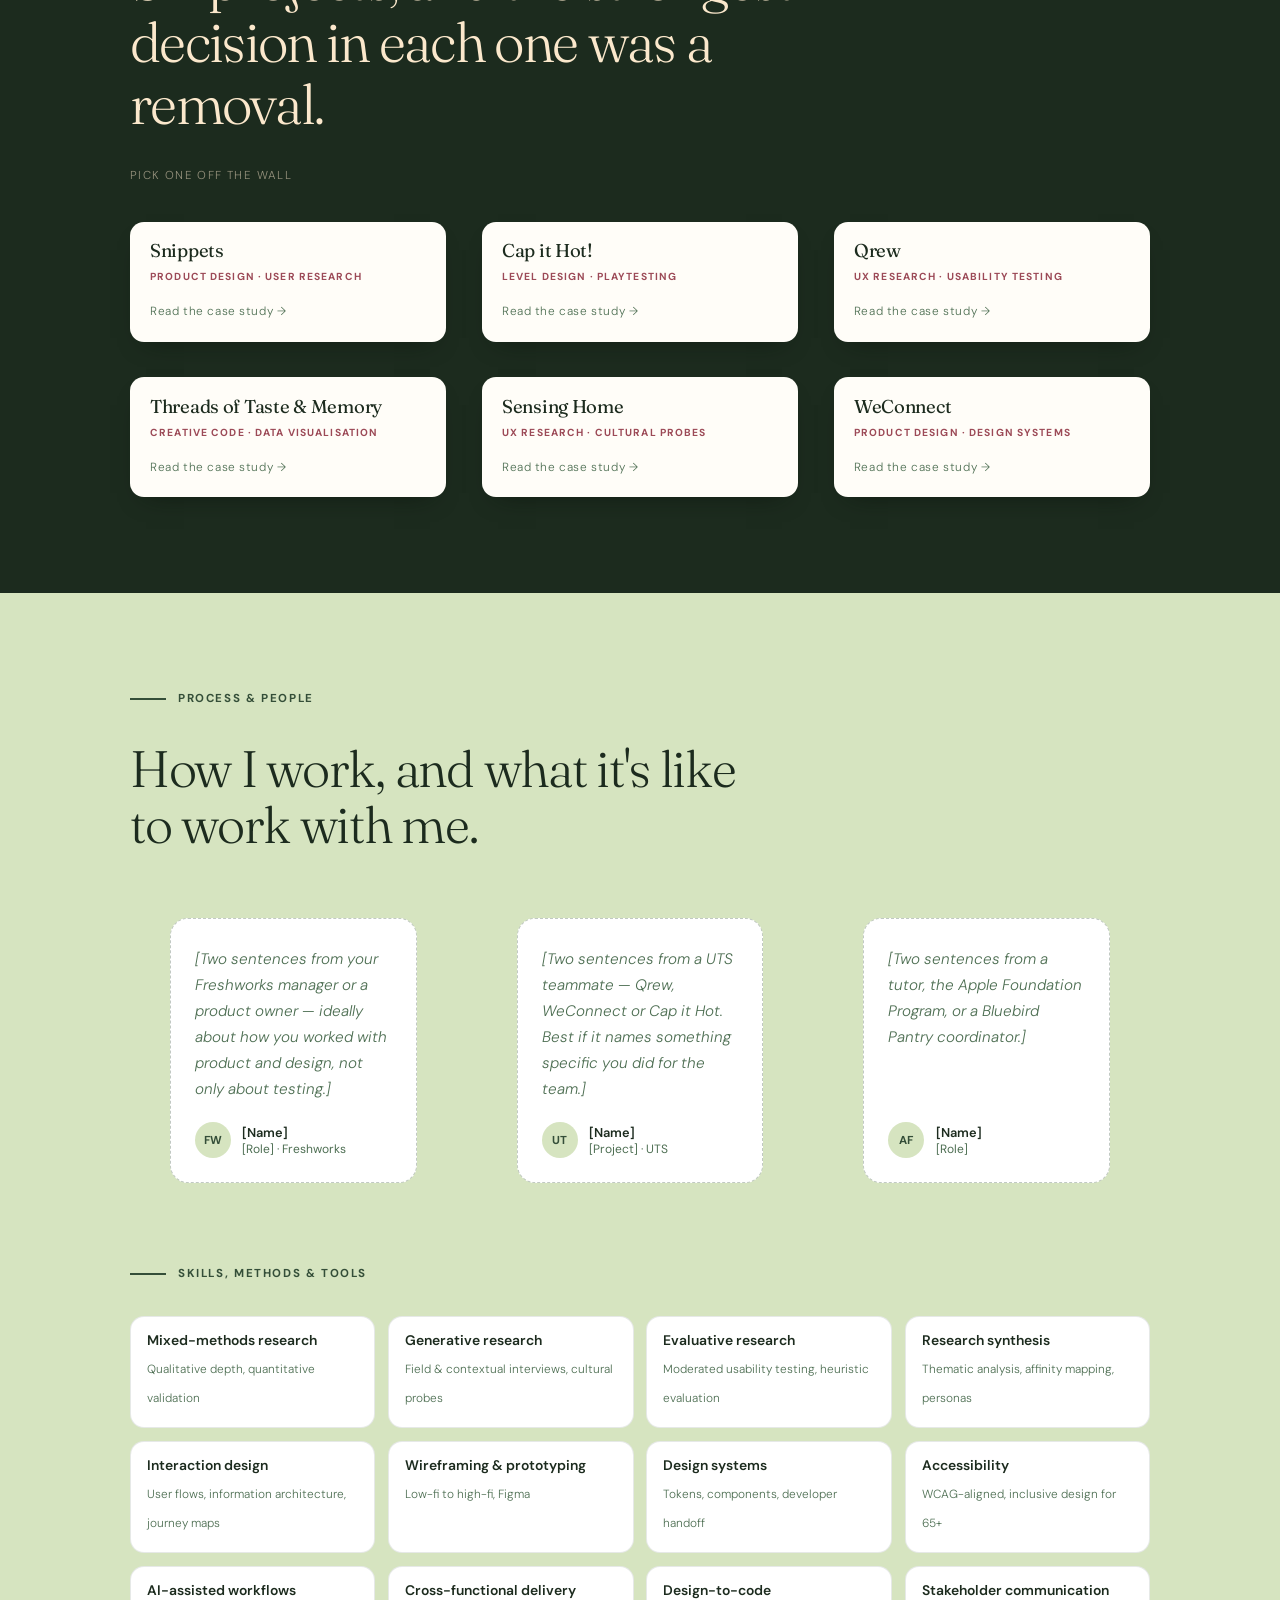
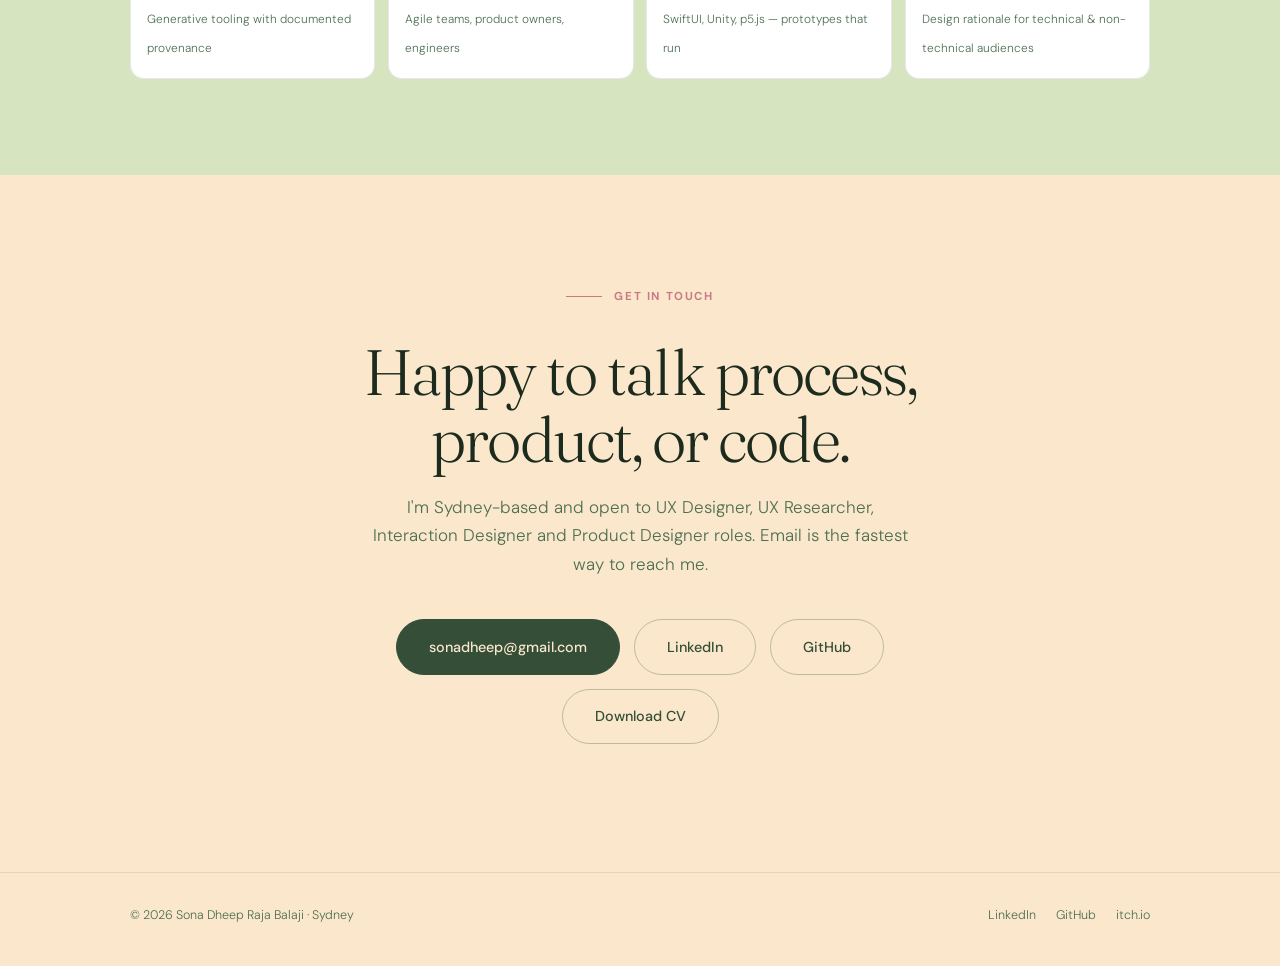
==== commit f219d9ab: "Adding teammates" ====
--- a/code_claude_figma/portfolio/index.html
+++ b/code_claude_figma/portfolio/index.html
@@ -128,8 +128,8 @@
 <section class="contact" id="contact">
   <div class="shell narrow">
     <p class="label label-rose center"><span class="dash"></span>Get in touch</p>
-    <h2 class="contact-h">Let's talk about the research you keep meaning to do.</h2>
-    <p class="contact-p">I'm Sydney-based and open to UX Researcher, UX Designer, Interaction Designer and Product Designer roles. Email is the fastest way to reach me.</p>
+    <h2 class="contact-h">Happy to talk process, product, or code.</h2>
+    <p class="contact-p">I'm Sydney-based and open to UX Designer, UX Researcher, Interaction Designer and Product Designer roles. Email is the fastest way to reach me.</p>
 
     <div class="contact-cta">
       <a class="btn btn-solid" href="mailto:sonadheep@gmail.com">sonadheep@gmail.com</a>
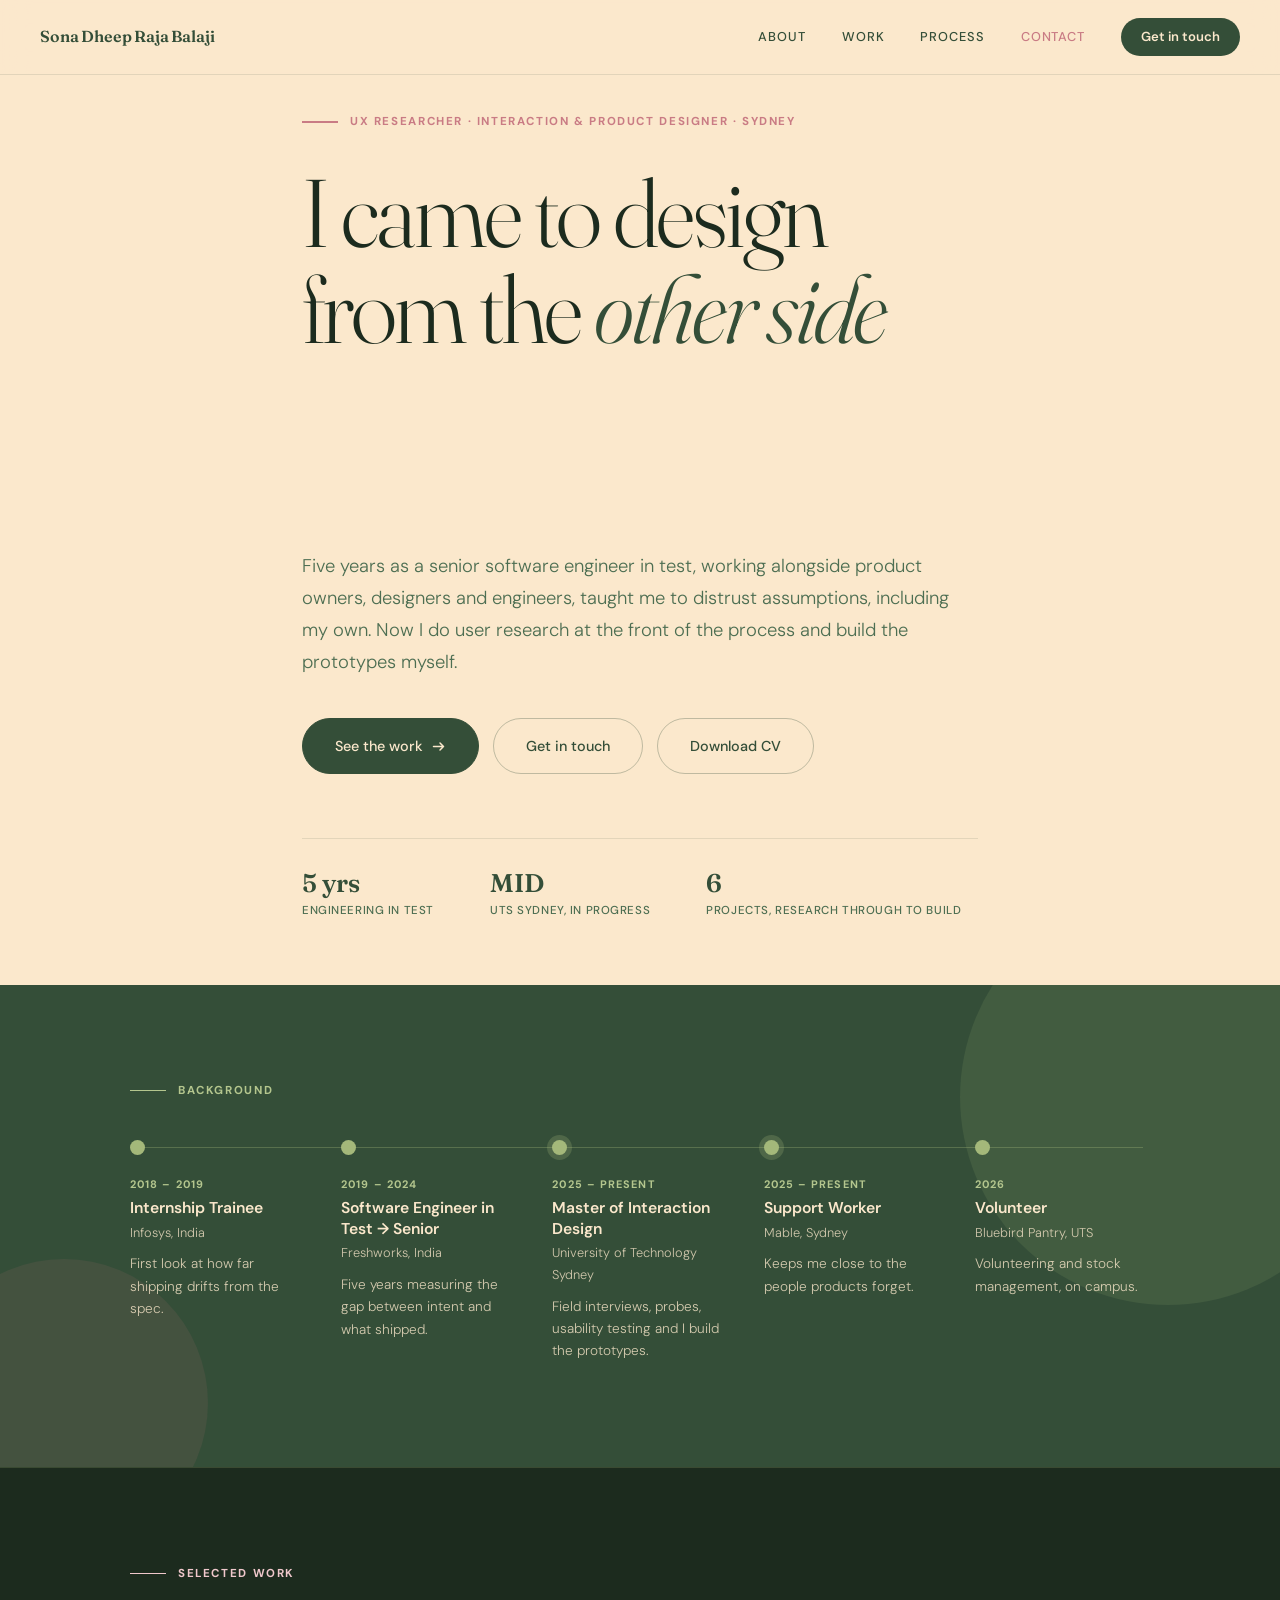
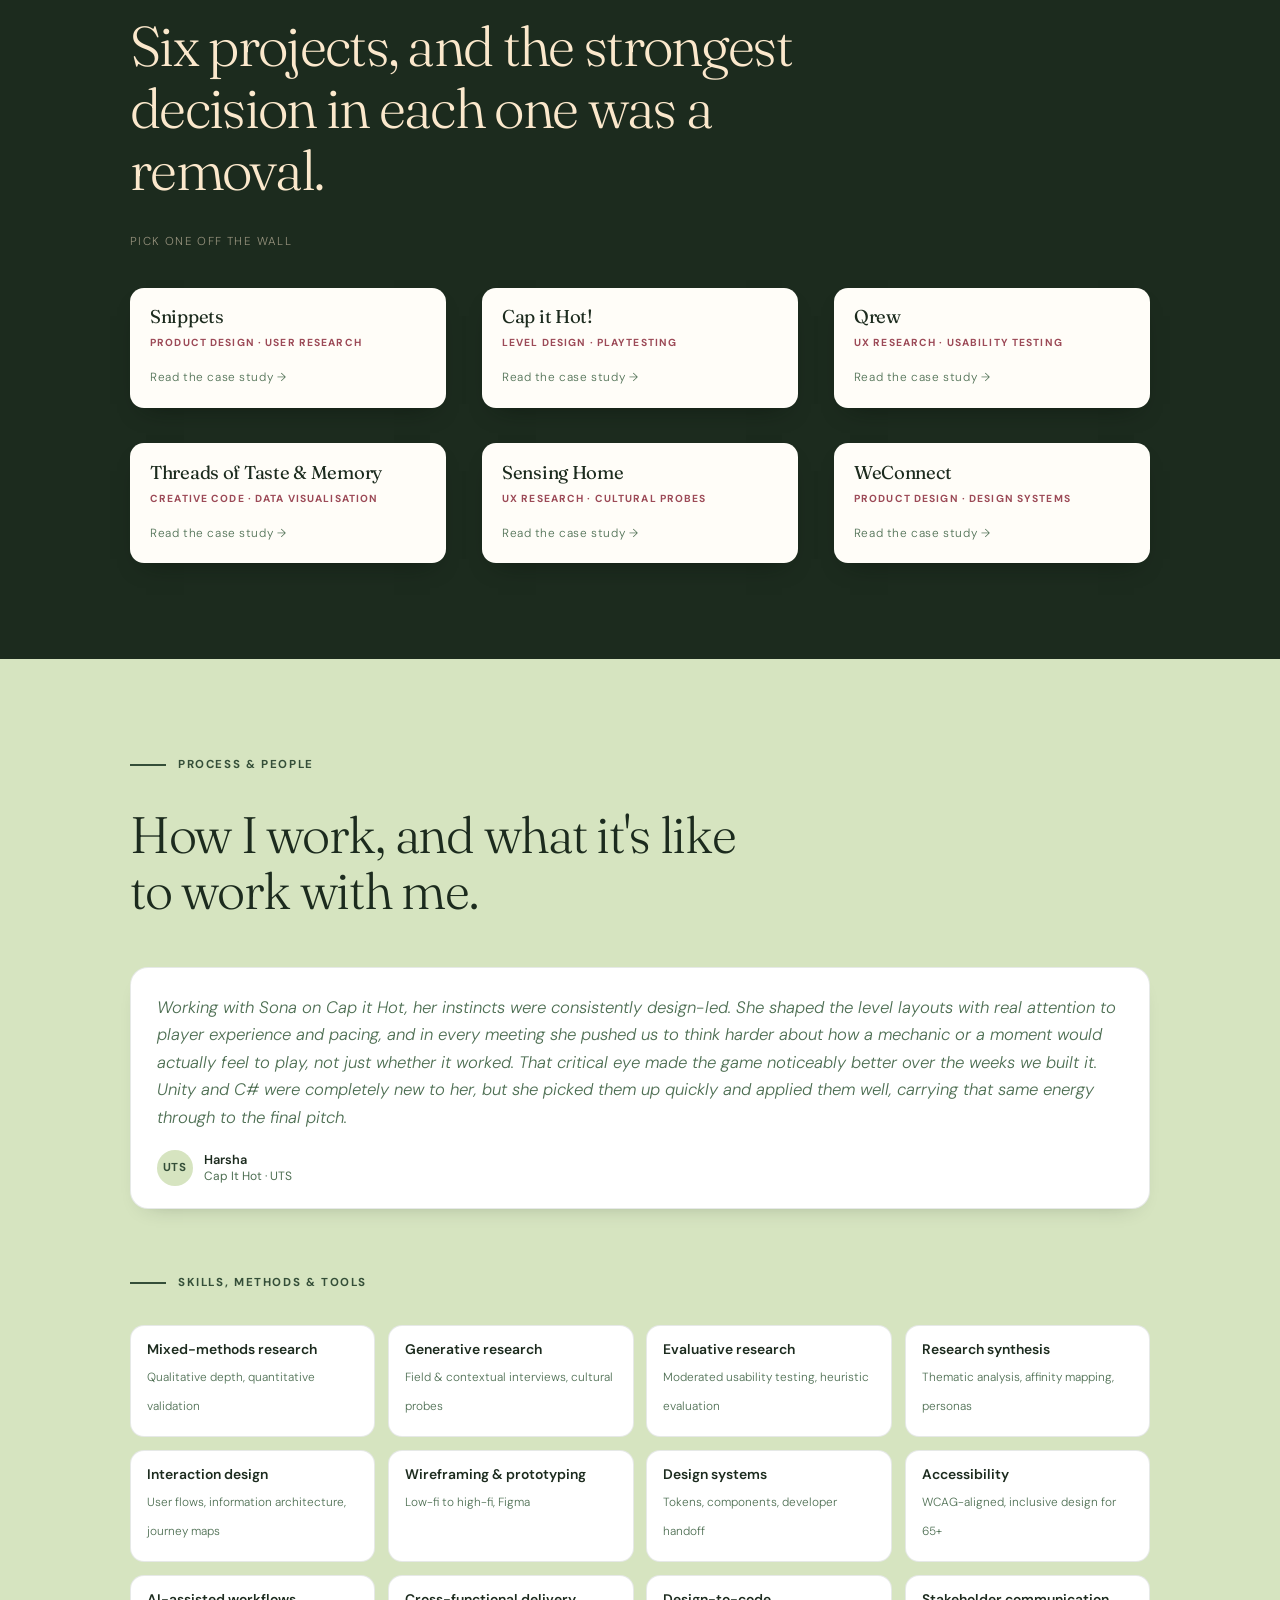
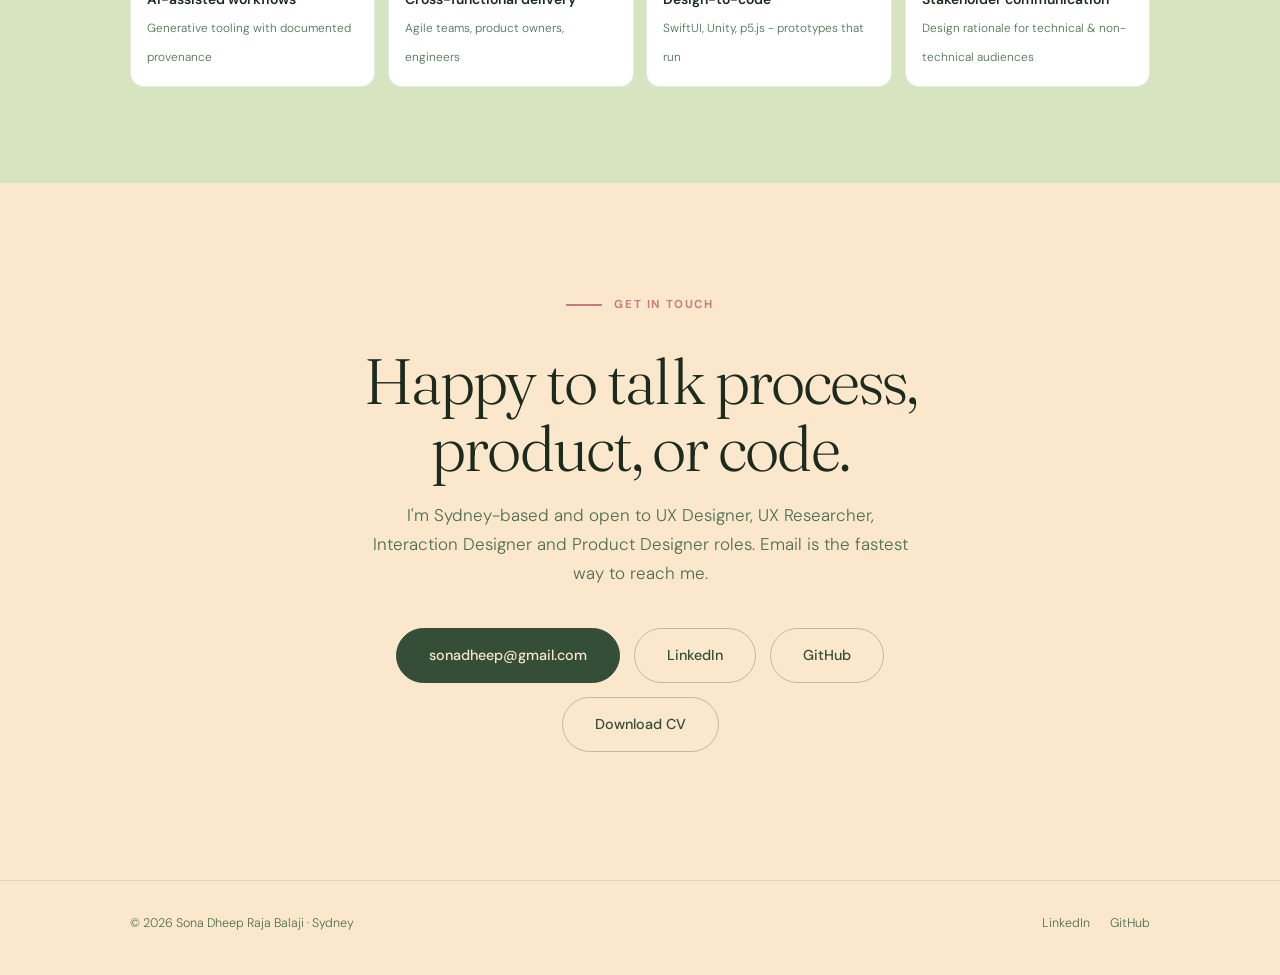
==== commit fda12518: "New changes" ====
--- a/code_claude_figma/portfolio/index.html
+++ b/code_claude_figma/portfolio/index.html
@@ -16,6 +16,7 @@
 <link rel="stylesheet" href="css/styles.css">
 </head>
 <body>
+<script>document.documentElement.className += " js";</script>
 
 <a class="skip" href="#work">Skip to work</a>
 
@@ -45,11 +46,19 @@
   <div class="shell">
     <p class="label label-rose reveal"><span class="dash"></span>UX Researcher · Interaction &amp; Product Designer · Sydney</p>
 
-    <h1 class="reveal d1">
-      I came to design<br>
-      from the <em>other side</em><br>
-      of the build.
+    <h1 class="tw" data-anim="type">
+      <span class="tw-line">I came to design</span>
+      <span class="tw-line">from the <em>other side</em></span>
+      <span class="tw-line">of the build.</span>
     </h1>
+
+    <button class="tw-replay" id="twReplay" type="button" hidden>
+      <svg width="13" height="13" viewBox="0 0 13 13" fill="none" aria-hidden="true">
+        <path d="M1.5 5.2h2.4L6.8 2.6v7.8L3.9 7.8H1.5V5.2Z" fill="currentColor"/>
+        <path d="M9 4.3a3 3 0 0 1 0 4.4M10.8 2.5a5.5 5.5 0 0 1 0 8" stroke="currentColor" stroke-width="1.2" stroke-linecap="round"/>
+      </svg>
+      Replay with sound
+    </button>
 
     <p class="hero-sub reveal d2">
       Five years as a senior software engineer in test, working alongside product
@@ -83,10 +92,10 @@
   <span class="blob blob-rose" aria-hidden="true"></span>
 
   <div class="shell">
-    <p class="label label-sage"><span class="dash"></span>Background</p>
+    <p class="label label-sage reveal"><span class="dash"></span>Background</p>
 
     <div class="timeline-wrap">
-      <ol class="timeline" id="timeline"></ol>
+      <ol class="timeline" id="timeline" data-anim="draw"></ol>
     </div>
   </div>
 </section>
@@ -94,10 +103,10 @@
 <!-- ══════════ work ══════════ -->
 <section class="work" id="work">
   <div class="shell">
-    <p class="label label-rose"><span class="dash"></span>Selected work</p>
-    <h2 class="work-h">Six projects, and the strongest decision in each one was a removal.</h2>
-    <p class="wall-hint">Pick one off the wall</p>
-    <div class="wall" id="wall"></div>
+    <p class="label label-rose reveal"><span class="dash"></span>Selected work</p>
+    <h2 class="work-h reveal">Six projects, and the strongest decision in each one was a removal.</h2>
+    <p class="wall-hint reveal">Pick one off the wall</p>
+    <div class="wall" id="wall" data-anim="stagger"></div>
   </div>
 </section>
 
@@ -109,29 +118,29 @@
 <!-- ══════════ process ══════════ -->
 <section class="process" id="process">
   <div class="shell">
-    <p class="label label-forest"><span class="dash"></span>Process &amp; people</p>
-    <h2 class="process-h">How I work, and what it's like to work with me.</h2>
+    <p class="label label-forest reveal"><span class="dash"></span>Process &amp; people</p>
+    <h2 class="process-h reveal">How I work, and what it's like to work with me.</h2>
 
     <!--
       ⚠ PLACEHOLDER QUOTES — replace all three before publishing.
       Ask each person for two sentences: one on how you work, one on what
       changed because of your work. Do not publish with brackets in place.
     -->
-    <div class="quotes" id="quotes"></div>
+    <div class="quotes reveal" id="quotes"></div>
 
-    <p class="label label-forest mt"><span class="dash"></span>Skills, methods &amp; tools</p>
-    <div class="methods" id="methods"></div>
+    <p class="label label-forest mt reveal"><span class="dash"></span>Skills, methods &amp; tools</p>
+    <div class="methods" id="methods" data-anim="stagger"></div>
   </div>
 </section>
 
 <!-- ══════════ contact ══════════ -->
 <section class="contact" id="contact">
   <div class="shell narrow">
-    <p class="label label-rose center"><span class="dash"></span>Get in touch</p>
-    <h2 class="contact-h">Happy to talk process, product, or code.</h2>
-    <p class="contact-p">I'm Sydney-based and open to UX Designer, UX Researcher, Interaction Designer and Product Designer roles. Email is the fastest way to reach me.</p>
+    <p class="label label-rose center reveal"><span class="dash"></span>Get in touch</p>
+    <h2 class="contact-h reveal">Happy to talk process, product, or code.</h2>
+    <p class="contact-p reveal">I'm Sydney-based and open to UX Designer, UX Researcher, Interaction Designer and Product Designer roles. Email is the fastest way to reach me.</p>
 
-    <div class="contact-cta">
+    <div class="contact-cta reveal">
       <a class="btn btn-solid" href="mailto:sonadheep@gmail.com">sonadheep@gmail.com</a>
       <a class="btn btn-ghost" href="https://www.linkedin.com/in/sona-dheep-raja-balaji-335263168" target="_blank" rel="noopener">LinkedIn</a>
       <a class="btn btn-ghost" href="https://github.com/sonadheeprajabalaji-lang" target="_blank" rel="noopener">GitHub</a>
@@ -142,12 +151,11 @@
 </section>
 
 <footer class="footer">
-  <div class="shell foot-in">
+  <div class="shell foot-in reveal">
     <span>© <span id="year"></span> Sona Dheep Raja Balaji · Sydney</span>
     <span class="foot-links">
       <a href="https://www.linkedin.com/in/sona-dheep-raja-balaji-335263168" target="_blank" rel="noopener">LinkedIn</a>
-      <a href="https://github.com/sonadheeprajabalaji-lang" target="_blank" rel="noopener">GitHub</a>
-      <a href="https://yuhao-x.itch.io/cap-it-hot" target="_blank" rel="noopener">itch.io</a>
+      <a href="https://github.com/sona-dheep" target="_blank" rel="noopener">GitHub</a>
     </span>
   </div>
 </footer>
--- a/code_claude_figma/portfolio/css/styles.css
+++ b/code_claude_figma/portfolio/css/styles.css
@@ -459,13 +459,31 @@
   font-size: clamp(2rem, 5vw, 3.2rem); line-height: 1.1; letter-spacing: -.025em;
   color: var(--dark); margin: 0 0 3rem; max-width: 20ch;
 }
-.quotes{ display: grid; grid-template-columns: repeat(3, 1fr); gap: 1.25rem; }
+/* align-items:start lets every card hug its own content — without it the
+   short quotes stretch to match the tallest and sit mostly empty. */
+.quotes{
+  display: grid; grid-template-columns: repeat(2, 1fr);
+  gap: 1.25rem; align-items: start;
+}
 .quote{
-  background: var(--white); border-radius: 18px; padding: 1.75rem 1.5rem 1.5rem;
-  display: flex; flex-direction: column; border: 1px dashed var(--hair2);
-}
+  /* <figure> carries margin: 1em 40px from the UA stylesheet — without
+     this reset each card sits 80px narrower than its grid track. */
+  margin: 0;
+  background: var(--white); border-radius: 18px; padding: 1.6rem 1.6rem 1.4rem;
+  display: flex; flex-direction: column; border: 1px solid var(--hair);
+  box-shadow: 0 10px 22px -18px rgba(28,43,30,.45);
+}
+/* the longest quote spans the row, so length reads as emphasis
+   rather than as an awkwardly tall column */
+.quote.lead{ grid-column: 1 / -1; }
+.quote.lead blockquote{ font-size: 1.04rem; line-height: 1.65; }
+
+/* still in [brackets] — a visible reminder, not a published testimonial */
+.quote.pending{ border-style: dashed; border-color: var(--hair2); box-shadow: none; background: transparent; }
+
 .quote blockquote{
-  margin: 0 0 1.25rem; font-size: .95rem; line-height: 1.7;
+  position: relative; margin: 0 0 1.15rem;
+  font-size: .95rem; line-height: 1.7;
   color: var(--forest-mid); font-style: italic;
 }
 .quote figcaption{ margin-top: auto; display: flex; align-items: center; gap: .7rem; }
@@ -506,15 +524,114 @@
 .foot-links a:hover{ color: var(--rose); }
 
 /* ─── reveal on scroll ───────────────────────────────────── */
-.reveal{ opacity: 0; transform: translateY(16px); transition: opacity .6s ease, transform .6s cubic-bezier(.25,.8,.35,1); }
-.reveal.in{ opacity: 1; transform: none; }
-.d1{ transition-delay: .1s; } .d2{ transition-delay: .2s; }
-.d3{ transition-delay: .3s; } .d4{ transition-delay: .4s; }
+/* Everything below is scoped to .js (set by an inline script in <body>).
+   Without it a script failure would leave the page permanently invisible. */
+.js .reveal{ opacity: 0; transform: translateY(16px); transition: opacity .6s ease, transform .6s cubic-bezier(.25,.8,.35,1); }
+.js .reveal.in{ opacity: 1; transform: none; }
+/* hero stagger — the headline writes first, these settle in beneath it */
+.d1{ transition-delay: .1s; } .d2{ transition-delay: .55s; }
+.d3{ transition-delay: .72s; } .d4{ transition-delay: .9s; }
+
+/* ─── the headline types itself ──────────────────────────── */
+/* JS splits each line into character spans on load; the source HTML
+   stays plain text, so with scripts off the headline reads normally
+   and search engines see one uninterrupted sentence. */
+.tw-line{ display: block; position: relative; }
+.tw .c{ font-style: inherit; }
+
+.js .tw.armed .c{ opacity: 0; }
+.js .tw.armed .c.on{ opacity: 1; }
+
+.tw-caret{
+  position: absolute; z-index: 1; pointer-events: none;
+  width: max(3px, .035em); opacity: 0;
+  background: var(--rose); border-radius: 99px;
+}
+/* only the caret that is actually typing blinks */
+.tw-caret.live{ animation: caretBlink .9s steps(1) infinite; }
+@keyframes caretBlink{ 0%, 49%{ opacity: 1 } 50%, 100%{ opacity: 0 } }
+.tw-caret.live.done{ animation: caretOut 1.6s ease forwards; }
+@keyframes caretOut{ 0%, 55%{ opacity: 1 } 100%{ opacity: 0 } }
+
+/* the sound offer — audio can't autoplay, so it's opt-in by design */
+.tw-replay{
+  display: inline-flex; align-items: center; gap: .5rem;
+  margin: 1.5rem 0 .5rem; padding: .5rem .9rem;
+  background: none; border: 1.5px solid var(--hair2); border-radius: 100px;
+  font-family: var(--body); font-size: .76rem; font-weight: 500;
+  letter-spacing: .04em; color: var(--forest-mid);
+  cursor: pointer; opacity: 0;
+  transition: opacity .5s ease, border-color .2s, color .2s, transform .2s;
+}
+.tw-replay.show{ opacity: 1; }
+.tw-replay:hover{ border-color: var(--forest); color: var(--forest); transform: translateY(-1px); }
+.tw-replay svg{ flex: none; }
+
+/* ─── the label dash draws itself ────────────────────────── */
+.js .label .dash{
+  transform: scaleX(0); transform-origin: left center;
+  transition: transform .7s cubic-bezier(.25,.8,.35,1) .15s;
+}
+.js .label.center .dash{ transform-origin: center; }
+.js .label.in .dash{ transform: scaleX(1); }
+
+/* ─── staggered children (the wall, the methods grid) ─────── */
+/* An animation with fill-mode `backwards` holds the first keyframe during
+   the delay, then hands the element back to its normal styles — so the
+   tile's own hover transform is never overridden. */
+.js [data-anim="stagger"] > *{ opacity: 0; }
+.js [data-anim="stagger"].in > *{
+  opacity: 1;
+  animation: riseIn .55s cubic-bezier(.25,.8,.35,1) backwards;
+}
+@keyframes riseIn{ from{ opacity: 0; transform: translateY(18px); } }
+.js [data-anim="stagger"].in > *:nth-child(1){ animation-delay: .04s; }
+.js [data-anim="stagger"].in > *:nth-child(2){ animation-delay: .10s; }
+.js [data-anim="stagger"].in > *:nth-child(3){ animation-delay: .16s; }
+.js [data-anim="stagger"].in > *:nth-child(4){ animation-delay: .22s; }
+.js [data-anim="stagger"].in > *:nth-child(5){ animation-delay: .28s; }
+.js [data-anim="stagger"].in > *:nth-child(6){ animation-delay: .34s; }
+.js [data-anim="stagger"].in > *:nth-child(7){ animation-delay: .40s; }
+.js [data-anim="stagger"].in > *:nth-child(8){ animation-delay: .46s; }
+.js [data-anim="stagger"].in > *:nth-child(9){ animation-delay: .52s; }
+.js [data-anim="stagger"].in > *:nth-child(10){ animation-delay: .58s; }
+.js [data-anim="stagger"].in > *:nth-child(11){ animation-delay: .64s; }
+.js [data-anim="stagger"].in > *:nth-child(12){ animation-delay: .70s; }
+
+/* ─── the timeline draws itself ──────────────────────────── */
+/* The sage line sweeps left to right; each dot springs in as the line
+   reaches it, with its text following a beat behind. */
+.js .timeline::before{
+  transform: scaleX(0); transform-origin: left center;
+  transition: transform 1.15s cubic-bezier(.3,.7,.3,1);
+}
+.js .timeline.in::before{ transform: scaleX(1); }
+
+.js .timeline .dot{ transform: scale(0); transition: transform .5s cubic-bezier(.34,1.5,.5,1); }
+.js .timeline.in .dot{ transform: scale(1); }
+
+.js .timeline li p{
+  opacity: 0; transform: translateY(10px);
+  transition: opacity .5s ease, transform .5s cubic-bezier(.25,.8,.35,1);
+}
+.js .timeline.in li p{ opacity: 1; transform: none; }
+
+.js .timeline.in li:nth-child(1) .dot{ transition-delay: .12s; }
+.js .timeline.in li:nth-child(1) p{ transition-delay: .24s; }
+.js .timeline.in li:nth-child(2) .dot{ transition-delay: .32s; }
+.js .timeline.in li:nth-child(2) p{ transition-delay: .44s; }
+.js .timeline.in li:nth-child(3) .dot{ transition-delay: .52s; }
+.js .timeline.in li:nth-child(3) p{ transition-delay: .64s; }
+.js .timeline.in li:nth-child(4) .dot{ transition-delay: .72s; }
+.js .timeline.in li:nth-child(4) p{ transition-delay: .84s; }
+.js .timeline.in li:nth-child(5) .dot{ transition-delay: .92s; }
+.js .timeline.in li:nth-child(5) p{ transition-delay: 1.04s; }
 
 /* ─── responsive ─────────────────────────────────────────── */
 @media (max-width: 940px){
   .wall{ grid-template-columns: repeat(2, 1fr); }
   .quotes{ grid-template-columns: 1fr; }
+  .quote.lead{ grid-column: auto; }
   .methods{ grid-template-columns: repeat(2, 1fr); }
 }
 
@@ -540,7 +657,16 @@
 
 @media (prefers-reduced-motion: reduce){
   html{ scroll-behavior: auto; }
-  .reveal{ opacity: 1; transform: none; transition: none; }
+  .js .reveal{ opacity: 1; transform: none; transition: none; }
+  .js .label .dash{ transform: none; transition: none; }
+  .js .tw.armed .c{ opacity: 1; }
+  .tw-caret{ display: none; }
+  .tw-replay{ display: none; }
+  .js [data-anim="stagger"] > *,
+  .js [data-anim="stagger"].in > *{ opacity: 1; animation: none; }
+  .js .timeline::before,
+  .js .timeline .dot,
+  .js .timeline li p{ transform: none; opacity: 1; transition: none; }
   .btn:hover{ transform: none; }
   .tile{ transition: none; }
   .tile-img img{ transition: none; }
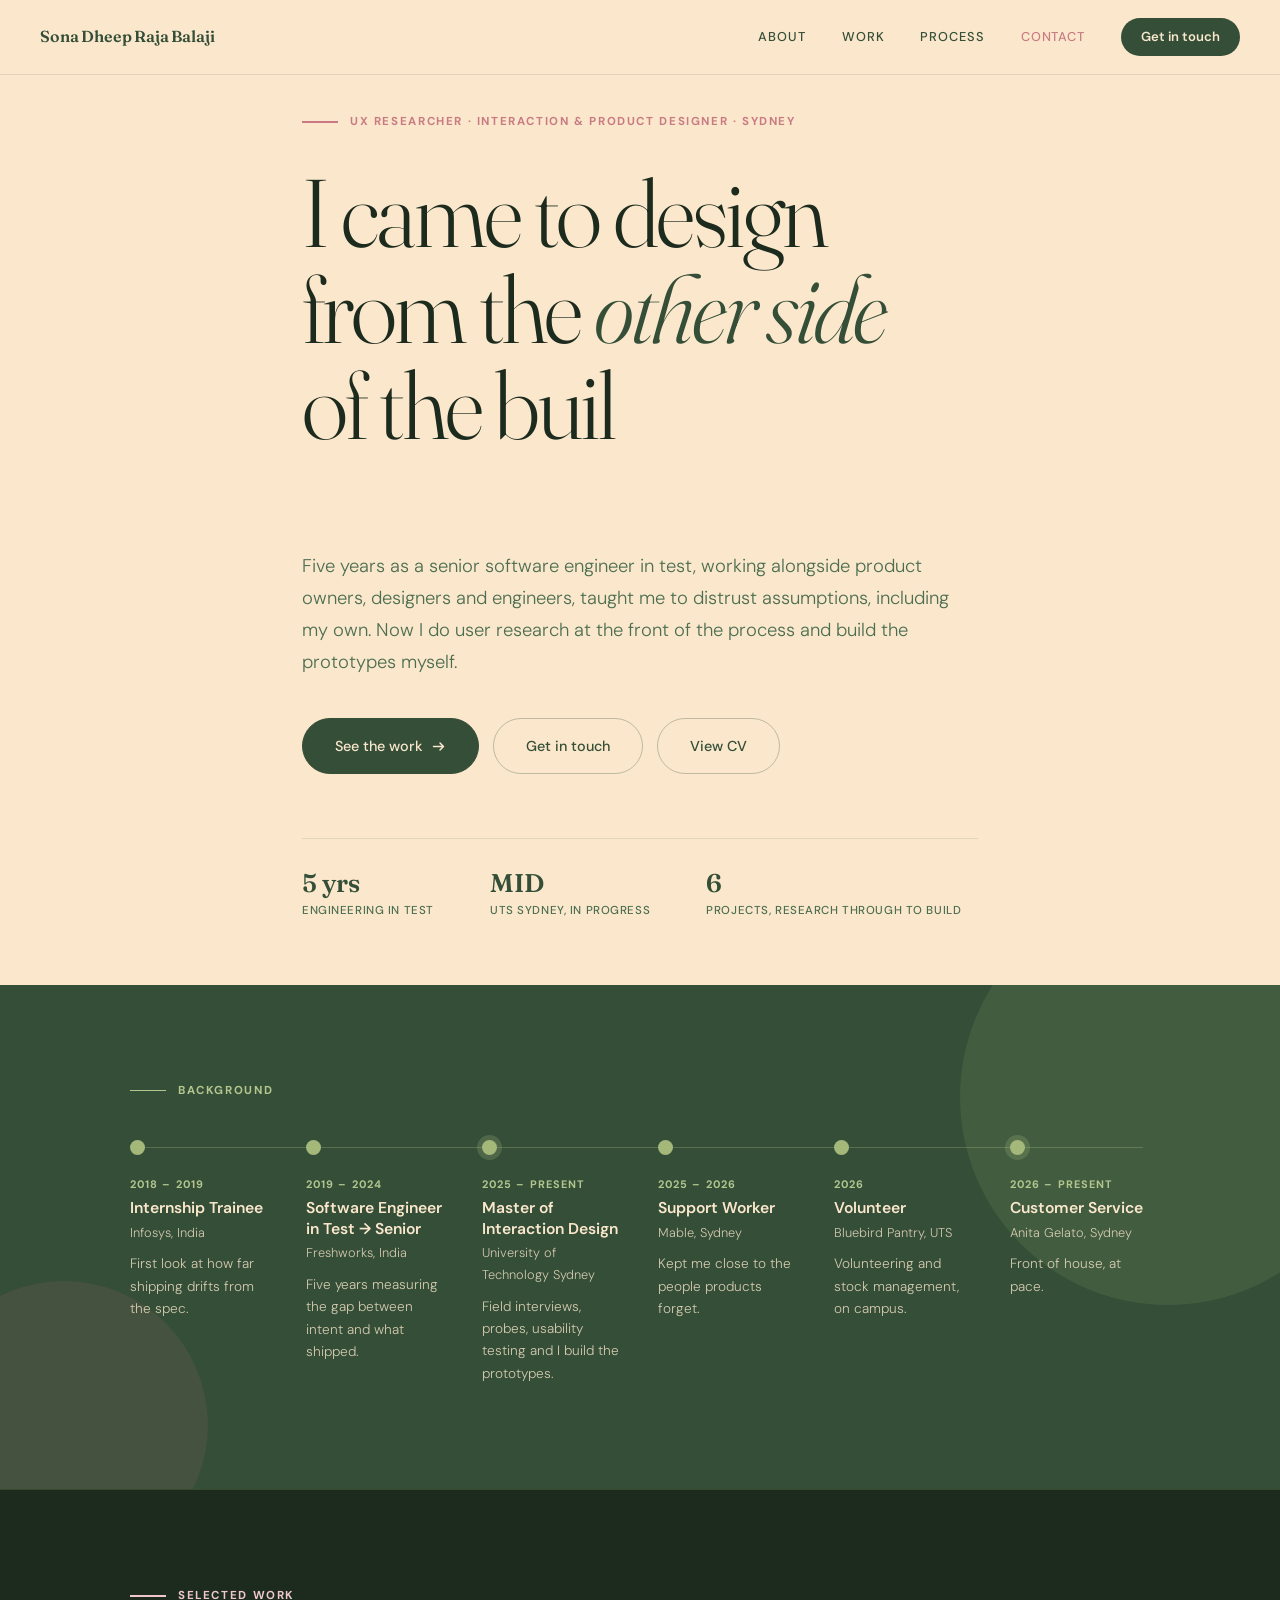
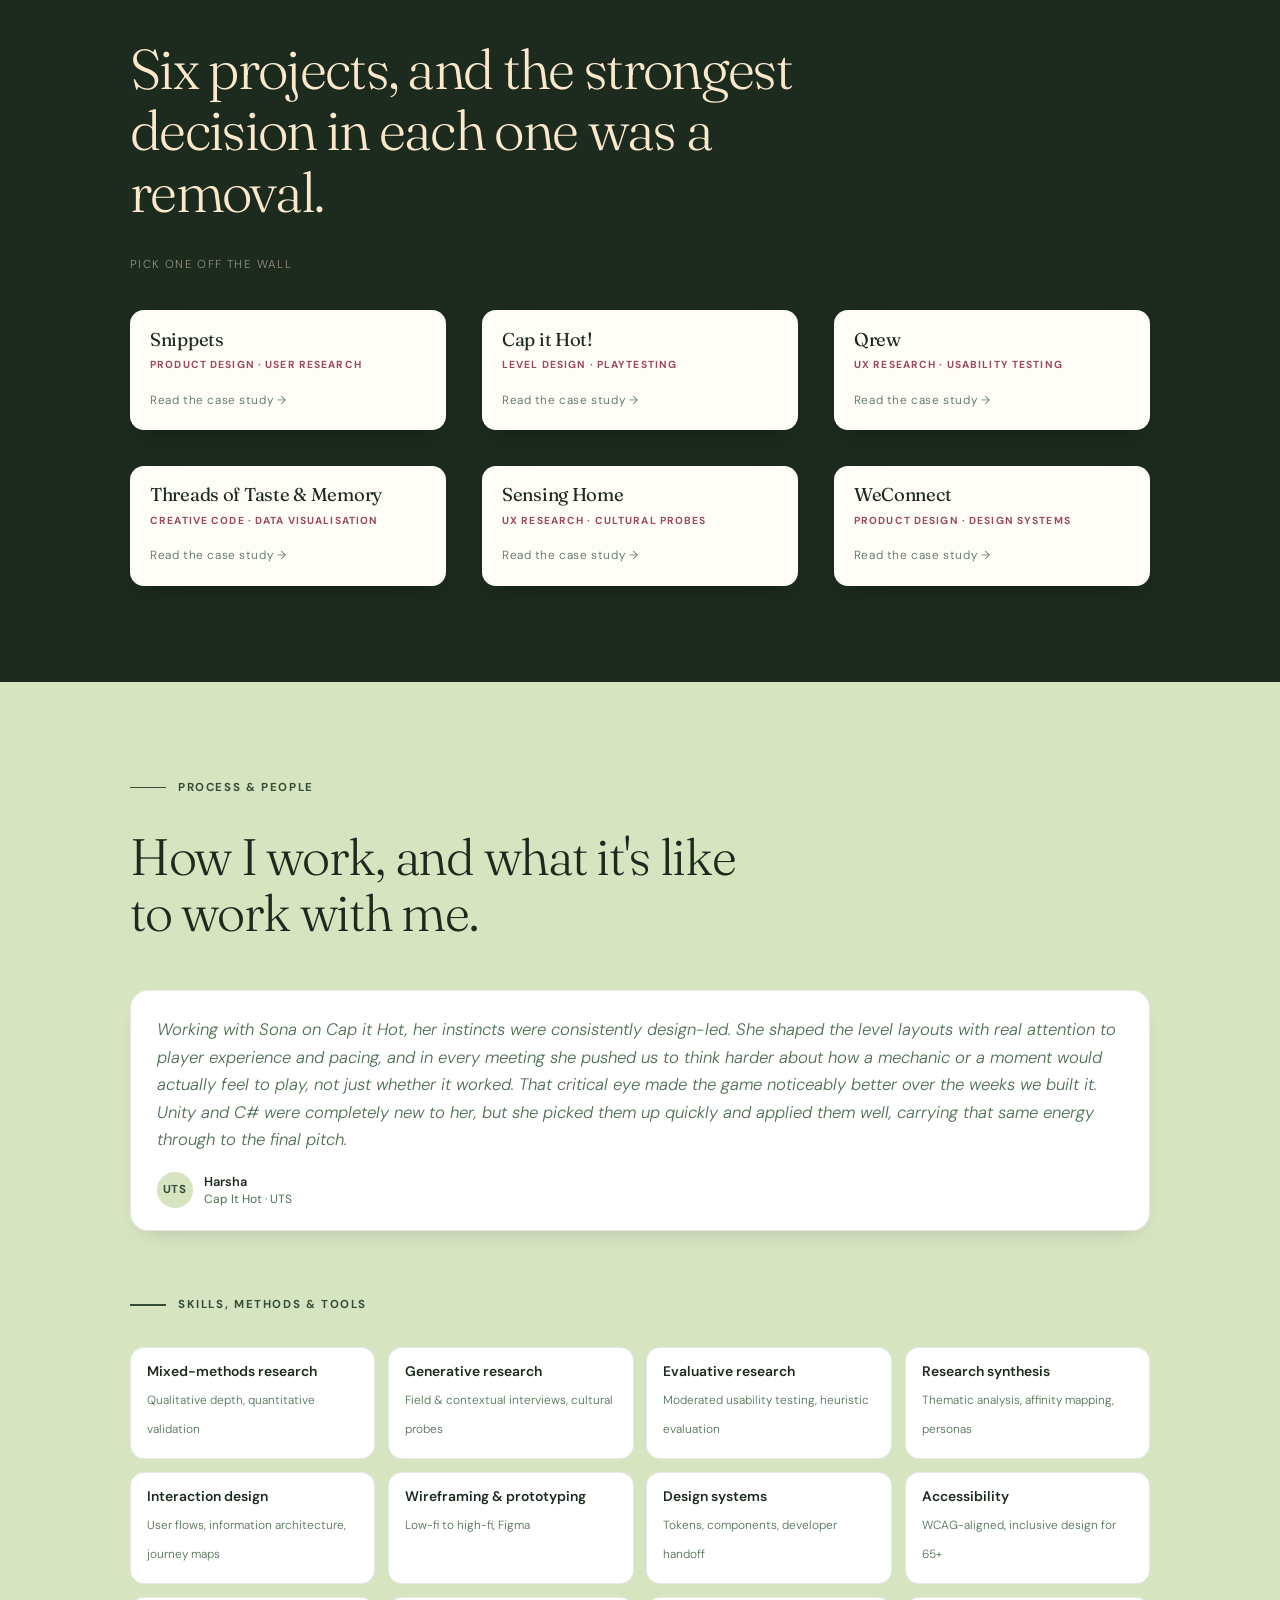
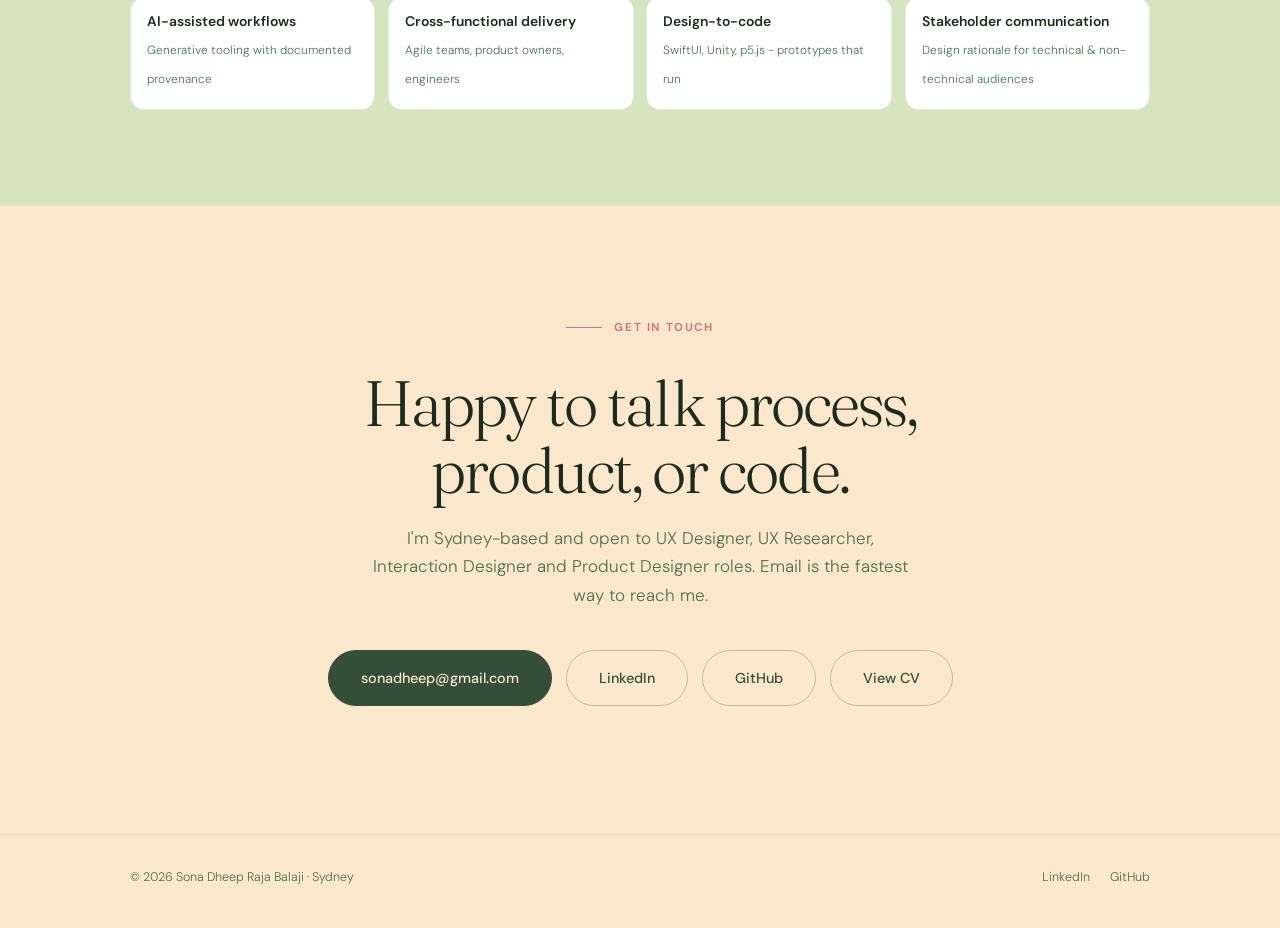
==== commit 7c9f8f4f: "Fixed Cv" ====
--- a/code_claude_figma/portfolio/index.html
+++ b/code_claude_figma/portfolio/index.html
@@ -75,7 +75,7 @@
       </a>
       <a class="btn btn-ghost" href="#contact">Get in touch</a>
       <a class="btn btn-ghost" href="cv/Sona-Dheep-Raja-Balaji-CV.pdf"
-         download="Sona-Dheep-Raja-Balaji-CV.pdf">Download CV</a>
+         target="_blank" rel="noopener">View CV</a>
     </div>
 
     <div class="stats reveal d4">
@@ -143,9 +143,9 @@
     <div class="contact-cta reveal">
       <a class="btn btn-solid" href="mailto:sonadheep@gmail.com">sonadheep@gmail.com</a>
       <a class="btn btn-ghost" href="https://www.linkedin.com/in/sona-dheep-raja-balaji-335263168" target="_blank" rel="noopener">LinkedIn</a>
-      <a class="btn btn-ghost" href="https://github.com/sonadheeprajabalaji-lang" target="_blank" rel="noopener">GitHub</a>
+      <a class="btn btn-ghost" href="https://github.com/sona-dheep" target="_blank" rel="noopener">GitHub</a>
       <a class="btn btn-ghost" href="cv/Sona-Dheep-Raja-Balaji-CV.pdf"
-         download="Sona-Dheep-Raja-Balaji-CV.pdf">Download CV</a>
+         target="_blank" rel="noopener">View CV</a>
     </div>
   </div>
 </section>
--- a/code_claude_figma/portfolio/css/styles.css
+++ b/code_claude_figma/portfolio/css/styles.css
@@ -567,6 +567,53 @@
 .tw-replay:hover{ border-color: var(--forest); color: var(--forest); transform: translateY(-1px); }
 .tw-replay svg{ flex: none; }
 
+/* ─── a project still in progress ─────────────────────────
+   Nothing has been shot yet, so the tile sets its own title in
+   the display face. Treating the empty frame as a designed panel
+   rather than a gap keeps the wall even, and the badge is what
+   tells a recruiter this one is live rather than unfinished. */
+.tile-img.blank, .sheet-img.blank{
+  display: grid; place-items: center; padding: 1.4rem;
+}
+/* the tile keeps 16:9 so the grid stays even, but a full-width 16:9 of
+   nothing but a word is a lot of empty hero — change the ratio rather
+   than clamping the height (see the note on .sheet-img) */
+.sheet-img.blank{ aspect-ratio: 5 / 2; }
+
+.blank-mark{
+  font-family: var(--display); font-weight: 400;
+  font-size: clamp(1.35rem, 3.2vw, 2rem); line-height: 1.08;
+  letter-spacing: -.015em; text-align: center; color: var(--forest);
+}
+.sheet-img.blank .blank-mark{ font-size: clamp(2.1rem, 6vw, 3.6rem); }
+
+.tile-status{
+  position: absolute; top: .72rem; left: .72rem; z-index: 2;
+  display: inline-flex; align-items: center; gap: .4rem;
+  padding: .28rem .6rem .28rem .5rem;
+  background: rgba(255, 253, 248, .94); border-radius: 100px;
+  font-family: var(--body); font-size: .6rem; font-weight: 700;
+  letter-spacing: .1em; text-transform: uppercase; color: var(--forest);
+  box-shadow: 0 2px 8px -4px rgba(28, 43, 30, .5);
+}
+/* a live dot earns the "in progress" claim — it says the work is
+   moving, not that the page was left half-built */
+.tile-status::before{
+  content: ""; flex: none; width: 6px; height: 6px; border-radius: 50%;
+  background: var(--rose-ink); animation: livePulse 2.1s ease-in-out infinite;
+}
+@keyframes livePulse{ 50%{ opacity: .28 } }
+
+/* same status, restated inside the open project */
+.pills .status{
+  background: var(--forest); color: var(--cream);
+  display: inline-flex; align-items: center; gap: .4rem;
+}
+.pills .status::before{
+  content: ""; flex: none; width: 6px; height: 6px; border-radius: 50%;
+  background: var(--rose-pale); animation: livePulse 2.1s ease-in-out infinite;
+}
+
 /* ─── the label dash draws itself ────────────────────────── */
 .js .label .dash{
   transform: scaleX(0); transform-origin: left center;
@@ -662,6 +709,7 @@
   .js .tw.armed .c{ opacity: 1; }
   .tw-caret{ display: none; }
   .tw-replay{ display: none; }
+  .tile-status::before, .pills .status::before{ animation: none; }
   .js [data-anim="stagger"] > *,
   .js [data-anim="stagger"].in > *{ opacity: 1; animation: none; }
   .js .timeline::before,
@@ -676,4 +724,46 @@
   .sheet{ animation: none; }
   .sheet-img img{ transition: none; }
   .sheet-dots button{ transition: none; }
+}
+
+/* ─── testing-to-design cursor ───────────────────────────── */
+.probe{
+  position: fixed; left: 0; top: 0; z-index: 40; pointer-events: none;
+  display: flex; align-items: center; gap: .5rem;
+  opacity: 0; transition: opacity .15s ease; will-change: transform;
+}
+.probe.on{ opacity: 1; }
+.probe.flip{ flex-direction: row-reverse; }
+.probe-pin{
+  flex: none; width: 12px; height: 12px; border-radius: 50%;
+  border: 1.5px solid var(--rose-ink); background: rgba(201,123,132,.28);
+}
+.probe-tag{
+  padding: .3rem .65rem; border-radius: 6px; white-space: nowrap;
+  background: var(--forest); color: var(--cream);
+  font-size: .74rem; font-weight: 500;
+  box-shadow: 0 8px 18px -10px rgba(10,18,11,.7);
+}
+.probe-tag b{ margin-right: .35rem; font-weight: 700; color: var(--rose-pale); }
+.probe-tag b.pass{ color: var(--sage-ink); }
+
+/* "other side": outlined glyphs in a dashed box, then the finished type */
+.hero h1 em{
+  -webkit-text-stroke: 1px transparent;
+  outline: 1.5px dashed transparent; outline-offset: .05em;
+  transition: color .5s ease, -webkit-text-stroke-color .5s ease, outline-color .5s ease;
+}
+.hero h1 em.wf{
+  color: transparent; -webkit-text-stroke-color: var(--forest-mid); outline-color: var(--rose);
+  transition-duration: .12s;
+}
+
+/* ─── magnetic buttons ───────────────────────────────────── */
+.btn.magnet, .nav-links a.magnet, .sheet-cta a.magnet{
+  transition: background-color .2s, border-color .2s, transform .2s, color .2s, opacity .2s,
+              translate .32s cubic-bezier(.25,.8,.35,1);
+}
+
+@media (prefers-reduced-motion: reduce){
+  .probe{ display: none; }
 }
